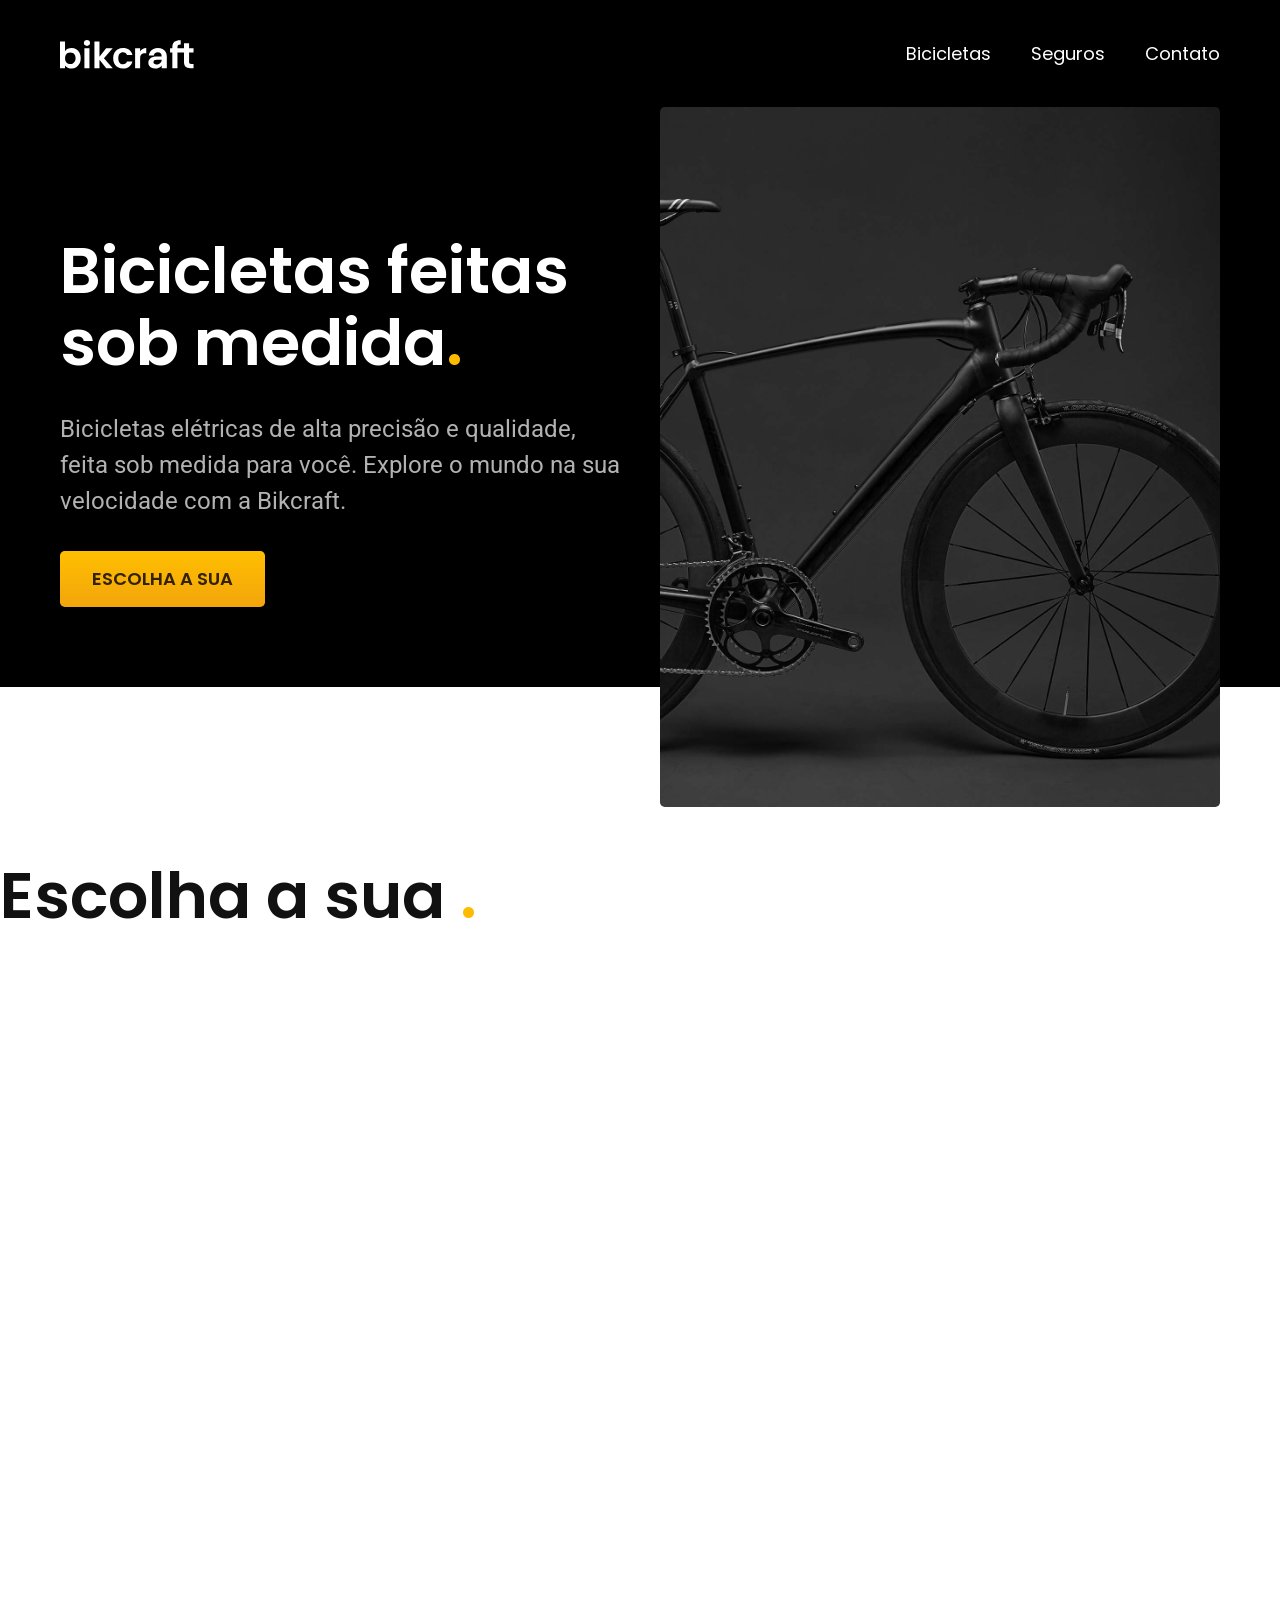
==== index.html @ 1fe5696a "CSS utilitarios cores" ====
<!DOCTYPE html>
<html lang="pt-br">
<head>
  <meta charset="UTF-8">
  <meta name="viewport" content="width=device-width, initial-scale=1.0">

  <title>Bikcraft - Bicicletas Elétricas</title>
  <meta name="description" content="Bicicletas elétricas de alta precisão e qualidade,  feitas sob medida para o cliente. Explore o mundo na sua velocidade com a Bikcraft.">

  <link rel="stylesheet" href="./css/style.css">

  <link rel="preconnect" href="https://fonts.googleapis.com">
  <link rel="preconnect" href="https://fonts.gstatic.com" crossorigin>
  <link href="https://fonts.googleapis.com/css2?family=Poppins:wght@400;600&family=Roboto:wght@400;500&display=swap" rel="stylesheet">
</head>

<body>
    
<header class="header-bg"><!-- quando tenho um bg é pq tem um background de ponta a ponta -->
    <div class="header"> <!-- <div> vai segurar o container, se te, ui,  container sempre vai precisar de uma div para colocar o um background de ponta a ponta;-->
        <!-- "./" leva p/ a home da página -->
        <a href="./">
            <img src="./img/bikcraft.svg" alt=" Bikcraft">
        </a>

        <nav aria-label="principal">
            <ul class="header-menu cor-0">
                <li><a href="./bicicletas.html">Bicicletas</a></li>
                <li><a href="./seguros.html">Seguros</a></li>
                <li><a href="./contato.html">Contato</a></li>
            </ul>
        </nav>
    </div>
</header>

   
<main class="introducao-bg"> <!-- Aqui tenho um background de ponta a ponta -->
    <div class="introducao">
      <div class="introducao-conteudo">
        <h1 class="texto-grande cor-0">Bicicletas feitas sob medida<span class="cor-p1">.</span></h1>
        <p class="texto-medio cor-5">Bicicletas elétricas de alta precisão e qualidade, feita sob medida para você. Explore o mundo na sua velocidade com a Bikcraft.</p>
        <a class="botao" href="./bicicletas.html">Escolha a sua</a>
      </div>
      <div>
        <img src="./img/fotos/introducao.jpg" alt="Bicicletas elétrica preta.">
      </div>
    </div>
</main>

<h2 class="texto-grande">Escolha a sua <span class="cor-p1">.</span></h2>
    
</body>
</html>
---- css/style.css ----
@import "./global/global.css";
@import "./utilidades/tipografia.css";
@import "./utilidades/cores.css";

@import "./global/header.css";

/* Utilidades */
@import "./utilidades/componentes.css";

/* Home */
@import "./home/introducao.css";
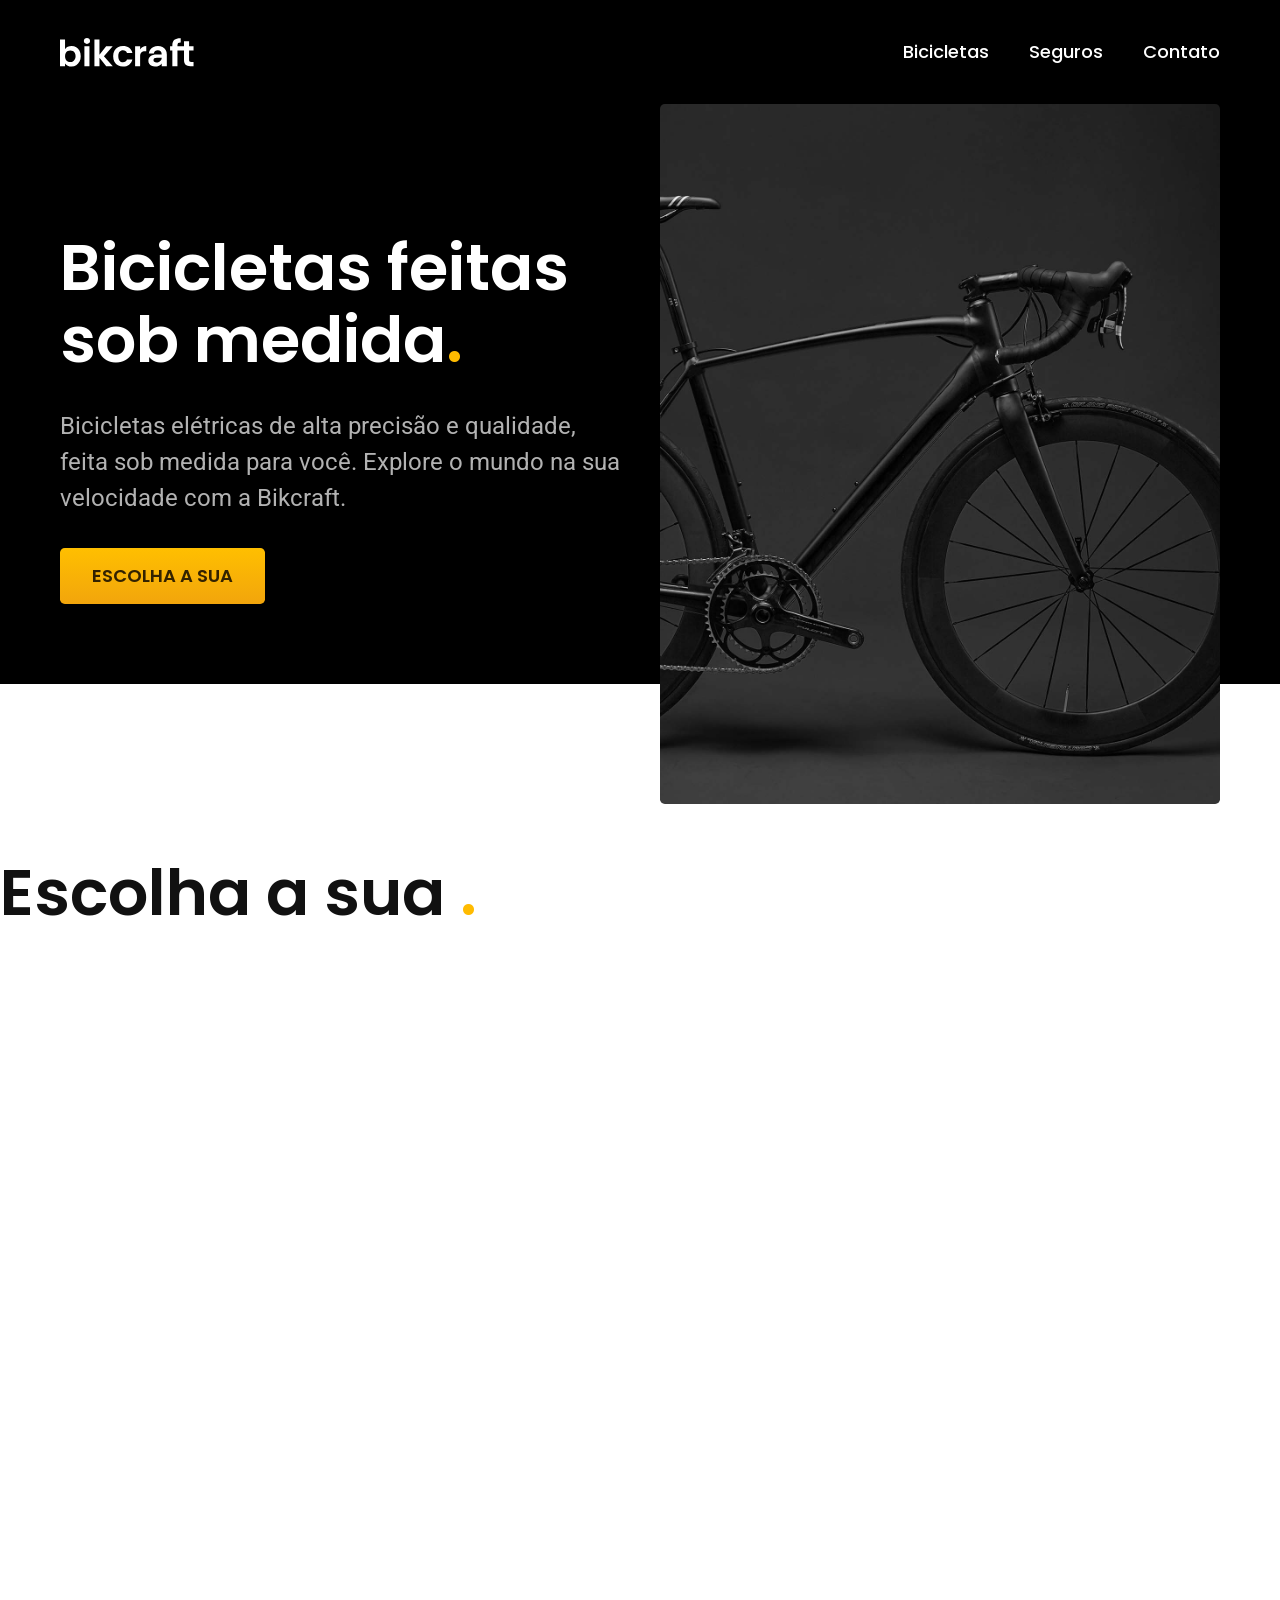
==== commit 77b86e3c: "defifindo tipografia utilitárias relacionado a fonte peso tamanho enfim" ====
--- a/index.html
+++ b/index.html
@@ -24,7 +24,7 @@
         </a>
 
         <nav aria-label="principal">
-            <ul class="header-menu cor-0">
+            <ul class="header-menu font-1-m cor-0">
                 <li><a href="./bicicletas.html">Bicicletas</a></li>
                 <li><a href="./seguros.html">Seguros</a></li>
                 <li><a href="./contato.html">Contato</a></li>
@@ -37,8 +37,8 @@
 <main class="introducao-bg"> <!-- Aqui tenho um background de ponta a ponta -->
     <div class="introducao">
       <div class="introducao-conteudo">
-        <h1 class="texto-grande cor-0">Bicicletas feitas sob medida<span class="cor-p1">.</span></h1>
-        <p class="texto-medio cor-5">Bicicletas elétricas de alta precisão e qualidade, feita sob medida para você. Explore o mundo na sua velocidade com a Bikcraft.</p>
+        <h1 class="font-1-xxl cor-0">Bicicletas feitas sob medida<span class="cor-p1">.</span></h1>
+        <p class="font-2-l cor-5">Bicicletas elétricas de alta precisão e qualidade, feita sob medida para você. Explore o mundo na sua velocidade com a Bikcraft.</p>
         <a class="botao" href="./bicicletas.html">Escolha a sua</a>
       </div>
       <div>
@@ -47,7 +47,7 @@
     </div>
 </main>
 
-<h2 class="texto-grande">Escolha a sua <span class="cor-p1">.</span></h2>
+<h2 class="font-1-xxl">Escolha a sua <span class="cor-p1">.</span></h2>
     
 </body>
 </html>
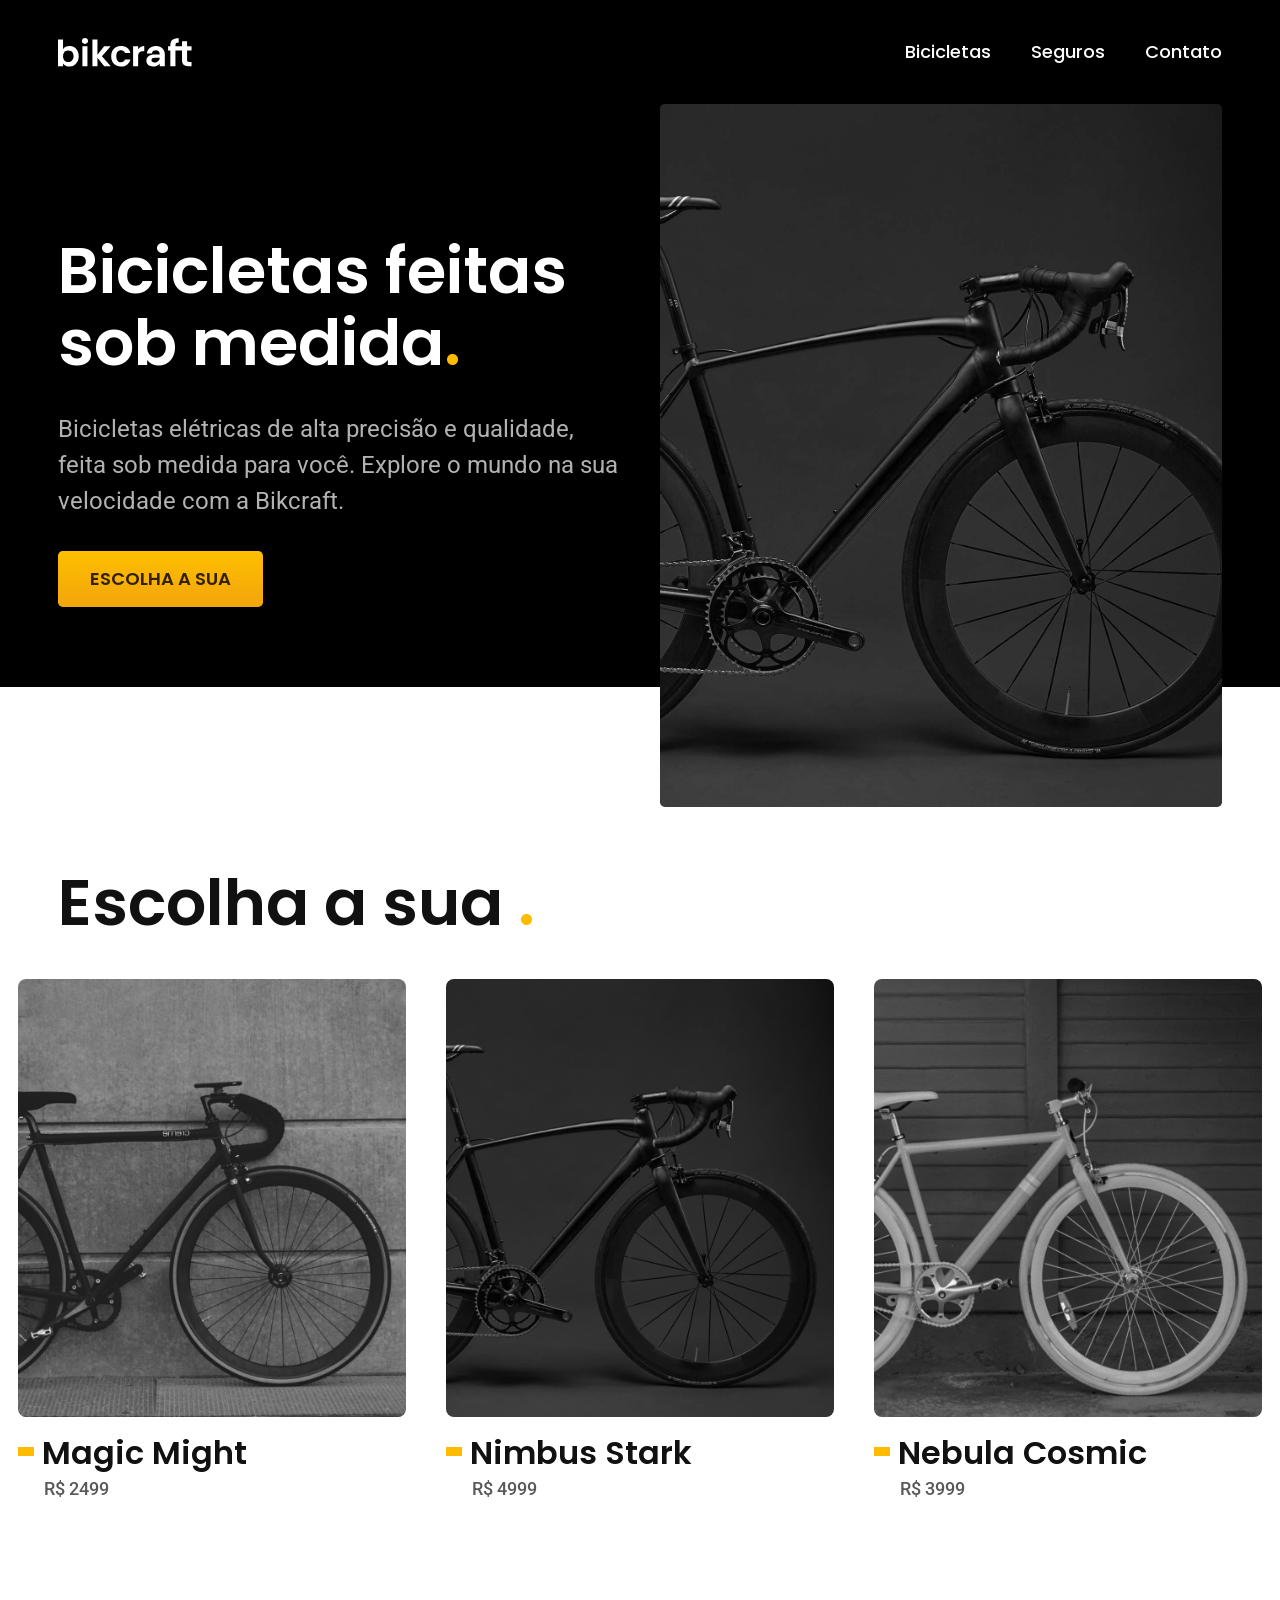
==== commit 2581ee06: "listas de bicicletasd e definindo uma classe de container geral" ====
--- a/index.html
+++ b/index.html
@@ -17,7 +17,7 @@
 <body>
     
 <header class="header-bg"><!-- quando tenho um bg é pq tem um background de ponta a ponta -->
-    <div class="header"> <!-- <div> vai segurar o container, se te, ui,  container sempre vai precisar de uma div para colocar o um background de ponta a ponta;-->
+    <div class="header container"> <!-- <div> vai segurar o container, se te, ui,  container sempre vai precisar de uma div para colocar o um background de ponta a ponta;-->
         <!-- "./" leva p/ a home da página -->
         <a href="./">
             <img src="./img/bikcraft.svg" alt=" Bikcraft">
@@ -35,7 +35,7 @@
 
    
 <main class="introducao-bg"> <!-- Aqui tenho um background de ponta a ponta -->
-    <div class="introducao">
+    <div class="introducao container ">
       <div class="introducao-conteudo">
         <h1 class="font-1-xxl cor-0">Bicicletas feitas sob medida<span class="cor-p1">.</span></h1>
         <p class="font-2-l cor-5">Bicicletas elétricas de alta precisão e qualidade, feita sob medida para você. Explore o mundo na sua velocidade com a Bikcraft.</p>
@@ -47,7 +47,36 @@
     </div>
 </main>
 
-<h2 class="font-1-xxl">Escolha a sua <span class="cor-p1">.</span></h2>
-    
+<article class="bicicletas-lista">
+  <h2 class="container font-1-xxl">Escolha a sua <span class="cor-p1">.</span></h2>
+
+  <ul>
+    <li>
+      <a href="./bicicletas.magic.html">
+        <img src="./img/bicicletas/magic-home.jpg" alt="Bicicleta elétrica">
+        <h3 class="font-1-xl">Magic Might</h3>
+        <span class="font-2-m cor-8">R$ 2499</span>
+      </a>
+    </li>
+
+     <li>
+      <a href="./bicicletas.nimbus.html">
+        <img src="./img/bicicletas/nimbus-home.jpg" alt="Bicicleta elétrica">
+        <h3 class="font-1-xl">Nimbus Stark</h3>
+        <span class="font-2-m cor-8">R$ 4999</span>
+      </a>
+    </li>
+
+     <li>
+      <a href="./bicicletas.nebula.html">
+        <img src="./img/bicicletas/nebula-home.jpg" alt="Bicicleta elétrica">
+        <h3 class="font-1-xl">Nebula Cosmic</h3>
+        <span class="font-2-m cor-8">R$ 3999</span>
+      </a>
+    </li>
+
+  </ul>
+</article>
+
 </body>
 </html>
--- a/css/style.css
+++ b/css/style.css
@@ -10,3 +10,5 @@
 /* Home */
 @import "./home/introducao.css";
 
+/* Bicicletas */
+@import "./bicicletas/bicicletas-listas.css";
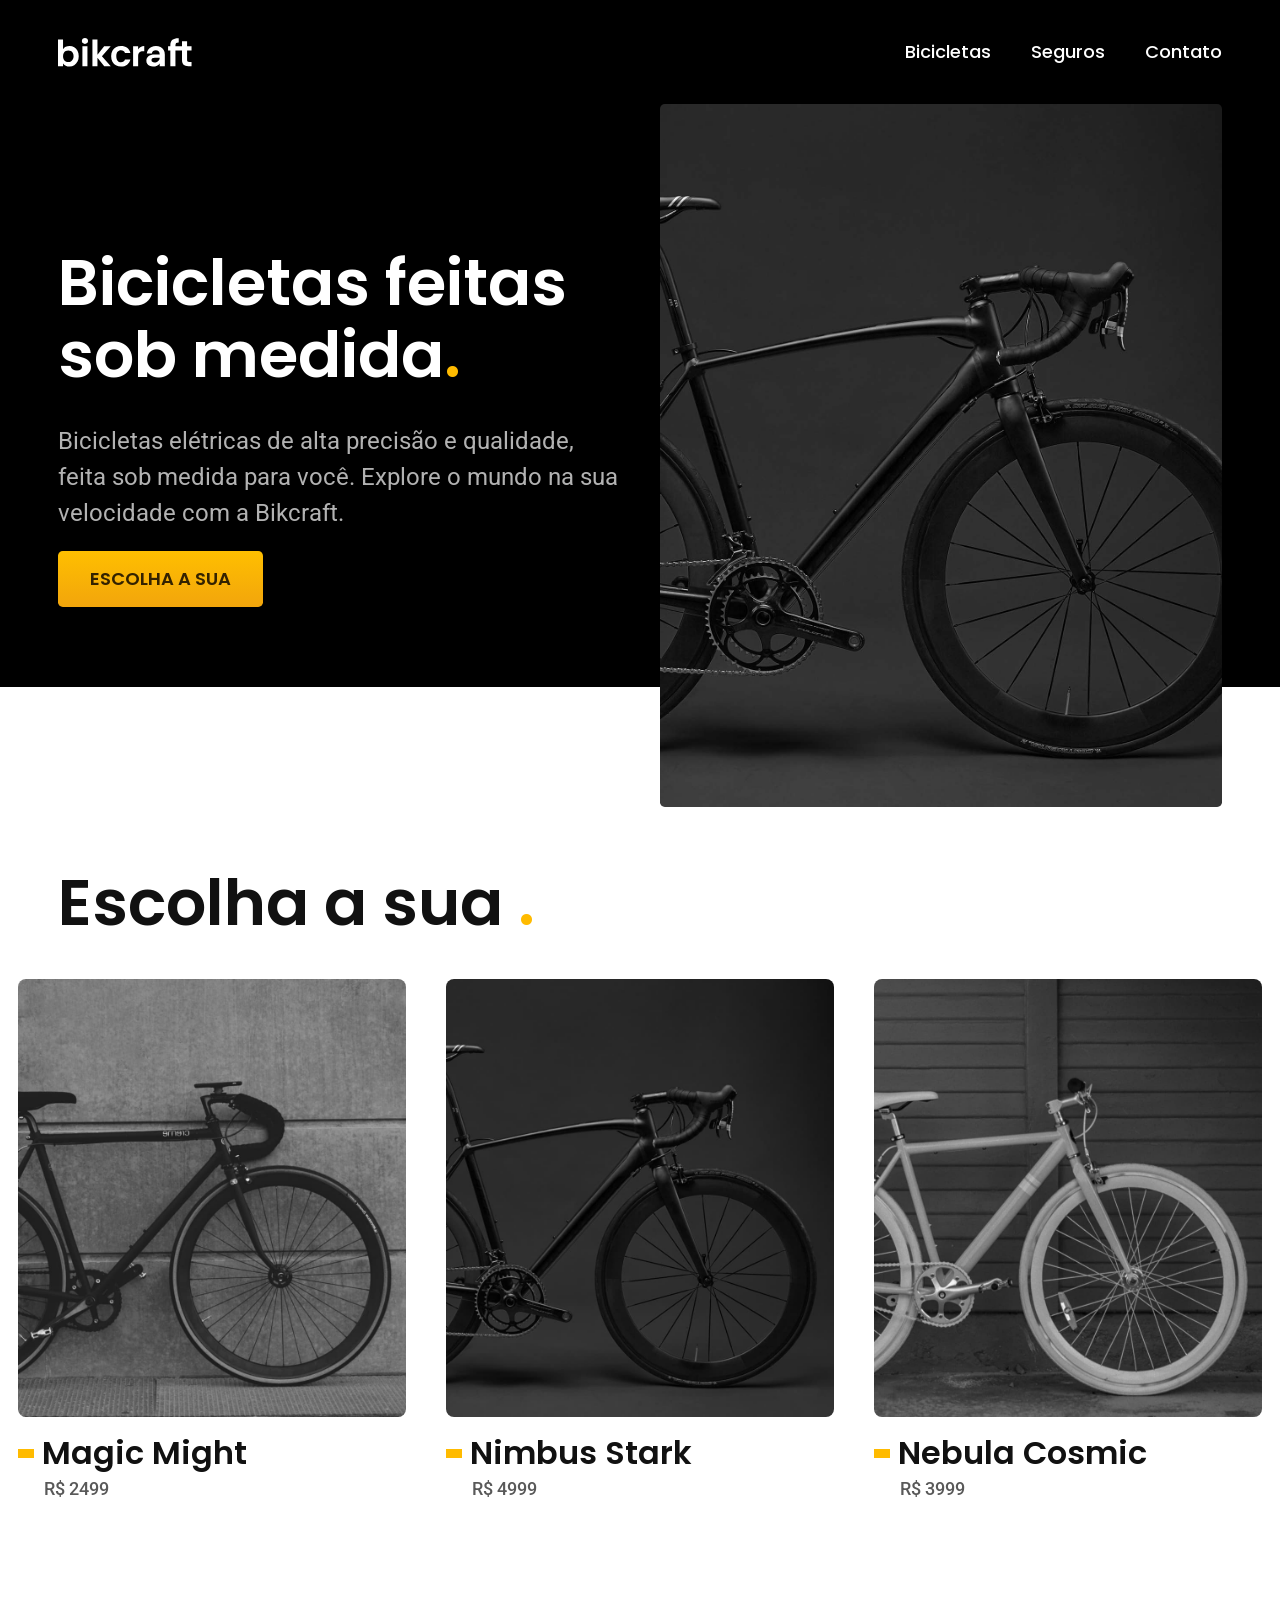
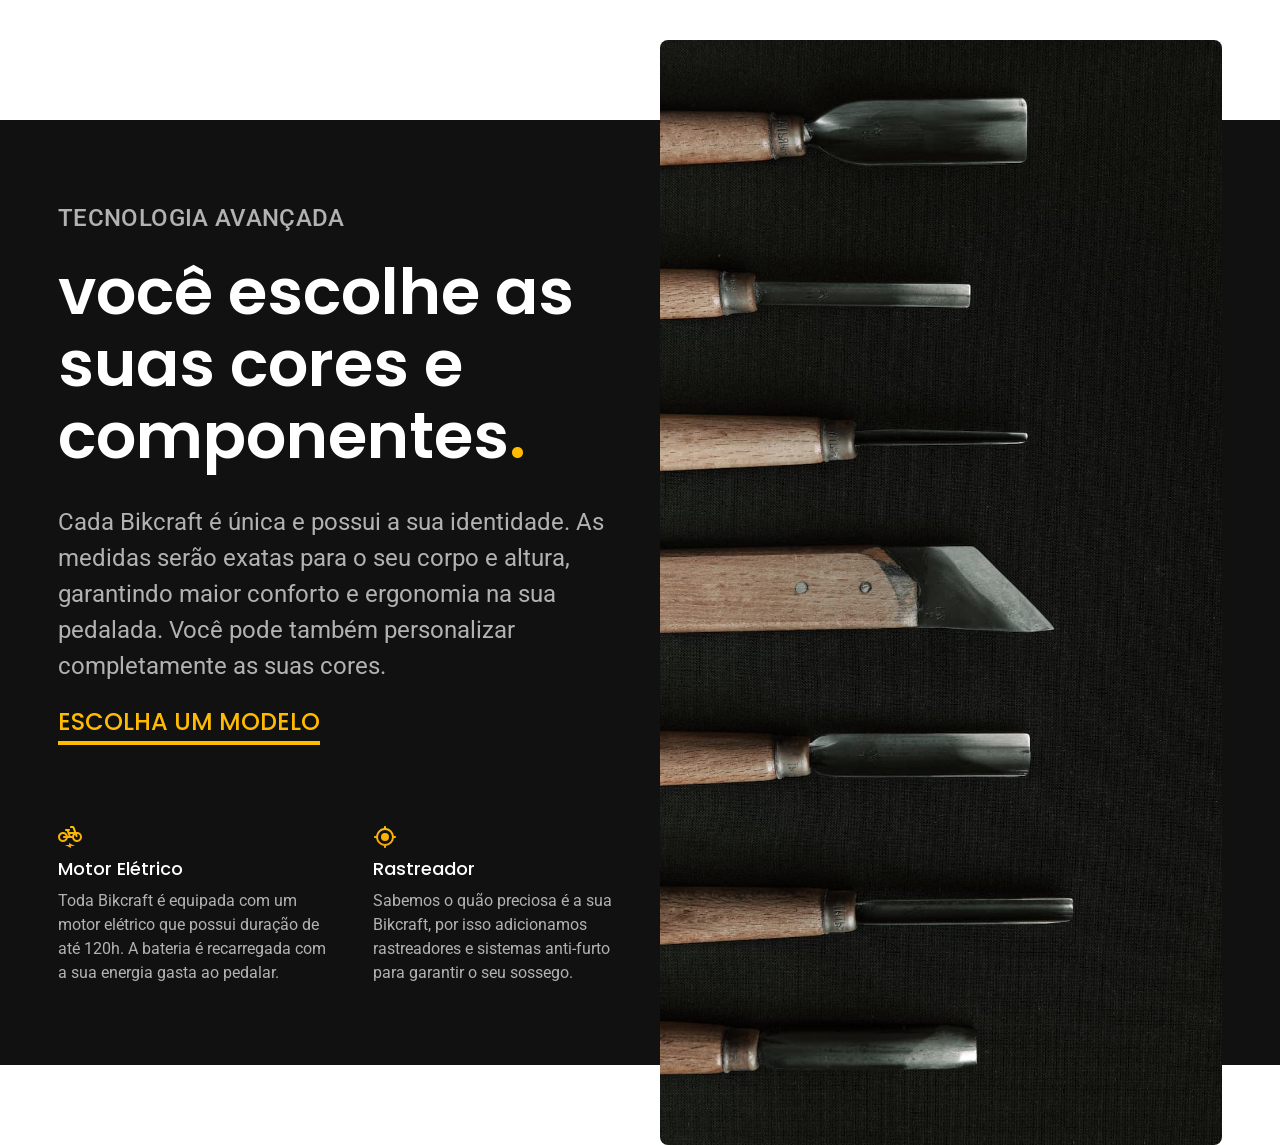
==== commit 3dd76e1b: "Add html de tecnologia e do css tbm" ====
--- a/index.html
+++ b/index.html
@@ -78,5 +78,30 @@
   </ul>
 </article>
 
+<article class="tecnologia-bg">
+    <div class="tecnologia container">
+      <div class="tecnologia-conteudo">
+        <span class="font-2-l-b cor-5">Tecnologia Avançada</span>
+        <h2 class="font-1-xxl cor-0">você escolhe as suas cores e componentes<span class="cor-p1">.</span></h2>
+        <p class="font-2-l cor-5">Cada Bikcraft é única e possui a sua identidade. As medidas serão exatas para o seu corpo e altura, garantindo maior conforto e ergonomia na sua pedalada. Você pode também personalizar completamente as suas cores.</p>
+        <a class="link" href="./bicicletas.html">Escolha um modelo</a>
+        <div class="tecnologia-vantagens">          
+          <div>
+            <img src="./img/icones/eletrica.svg" alt="">
+            <h3 class="font-1-m cor-0">Motor Elétrico</h3>
+            <p class="font-2-s cor-5">Toda Bikcraft é equipada com um motor elétrico que possui duração de até 120h. A bateria é recarregada com a sua energia gasta ao pedalar.</p>
+          </div>
+          <div>
+            <img src="./img/icones/rastreador.svg" alt="">
+            <h3 class="font-1-m cor-0">Rastreador</h3>
+            <p class="font-2-s cor-5">Sabemos o quão preciosa é a sua Bikcraft, por isso adicionamos rastreadores e sistemas anti-furto para garantir o seu sossego.</p>
+          </div>            
+        </div>
+      </div>
+      <div class="tecnologia-imagem">
+        <img src="./img/fotos/tecnologia.jpg" alt="">
+      </div>
+    </div>
+  </article>
 </body>
 </html>
--- a/css/style.css
+++ b/css/style.css
@@ -9,6 +9,7 @@
 
 /* Home */
 @import "./home/introducao.css";
+@import "./home/tecnologia.css";
 
 /* Bicicletas */
 @import "./bicicletas/bicicletas-listas.css";
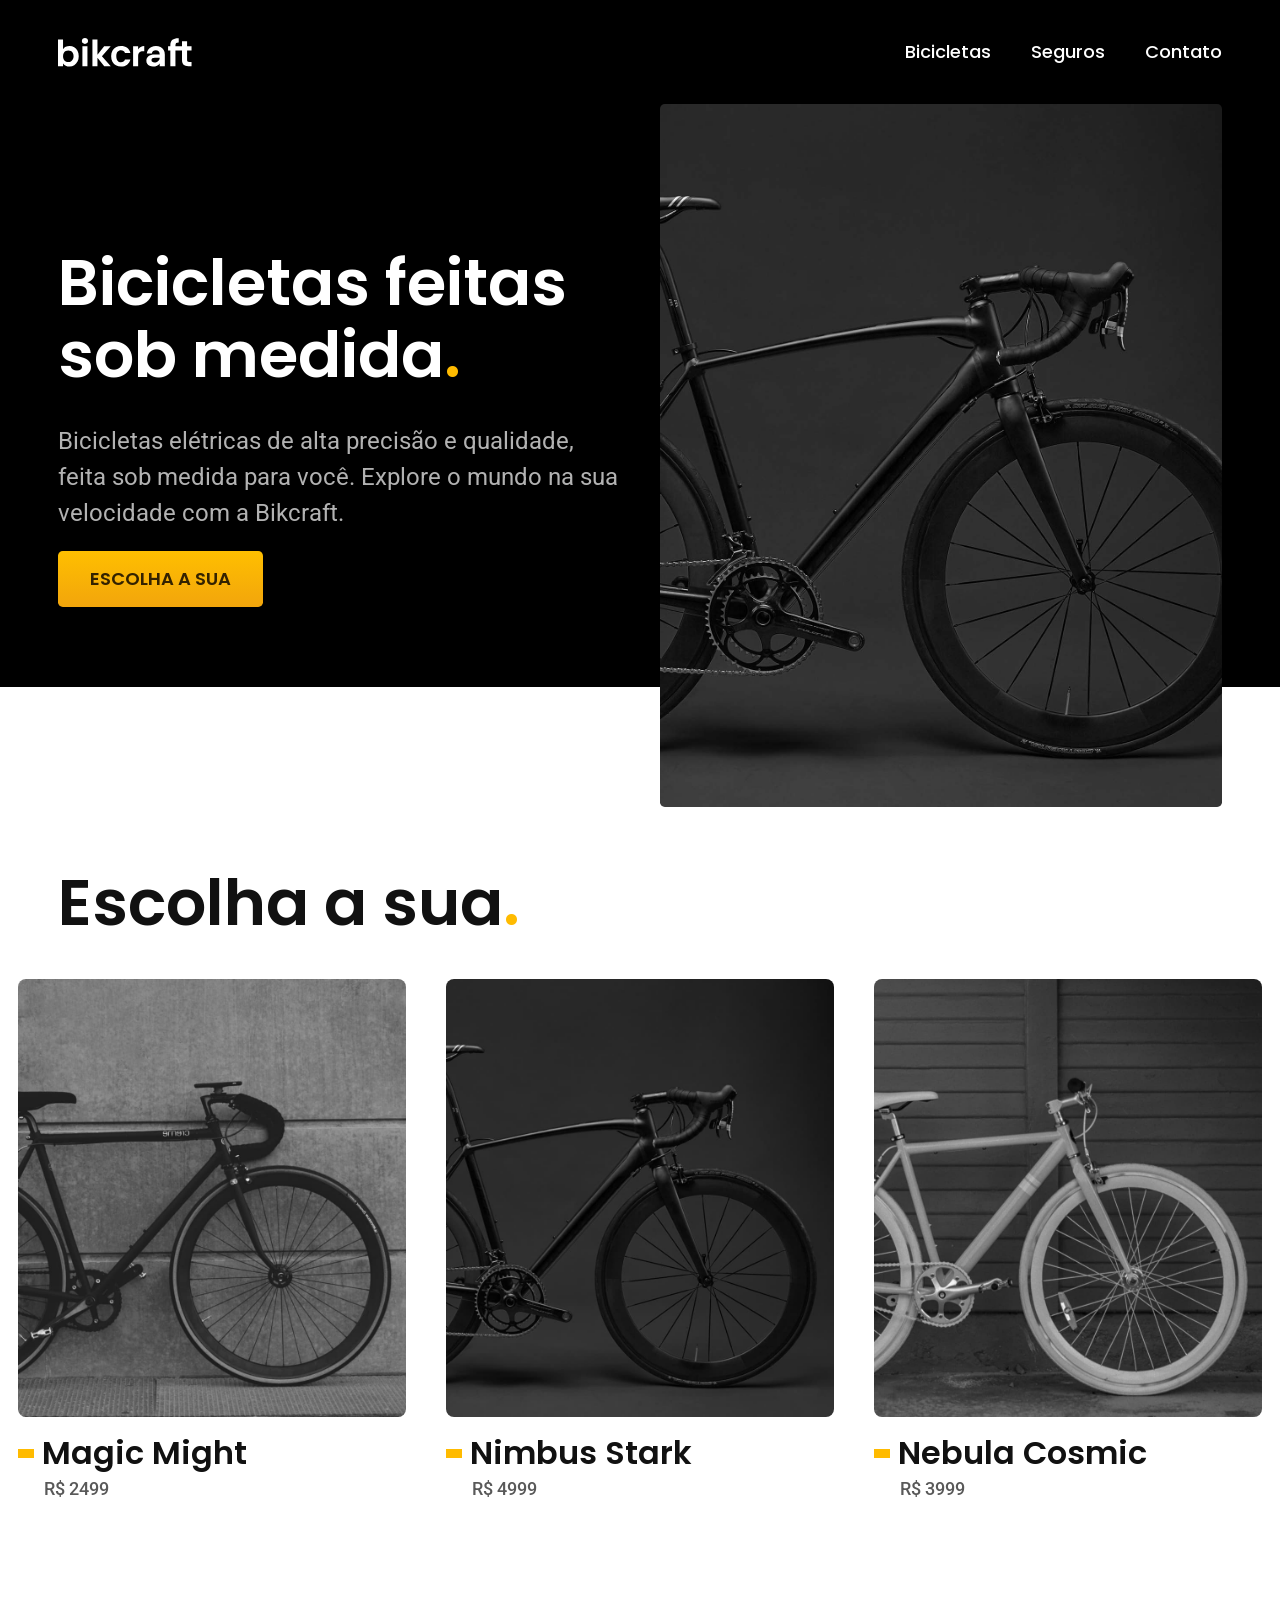
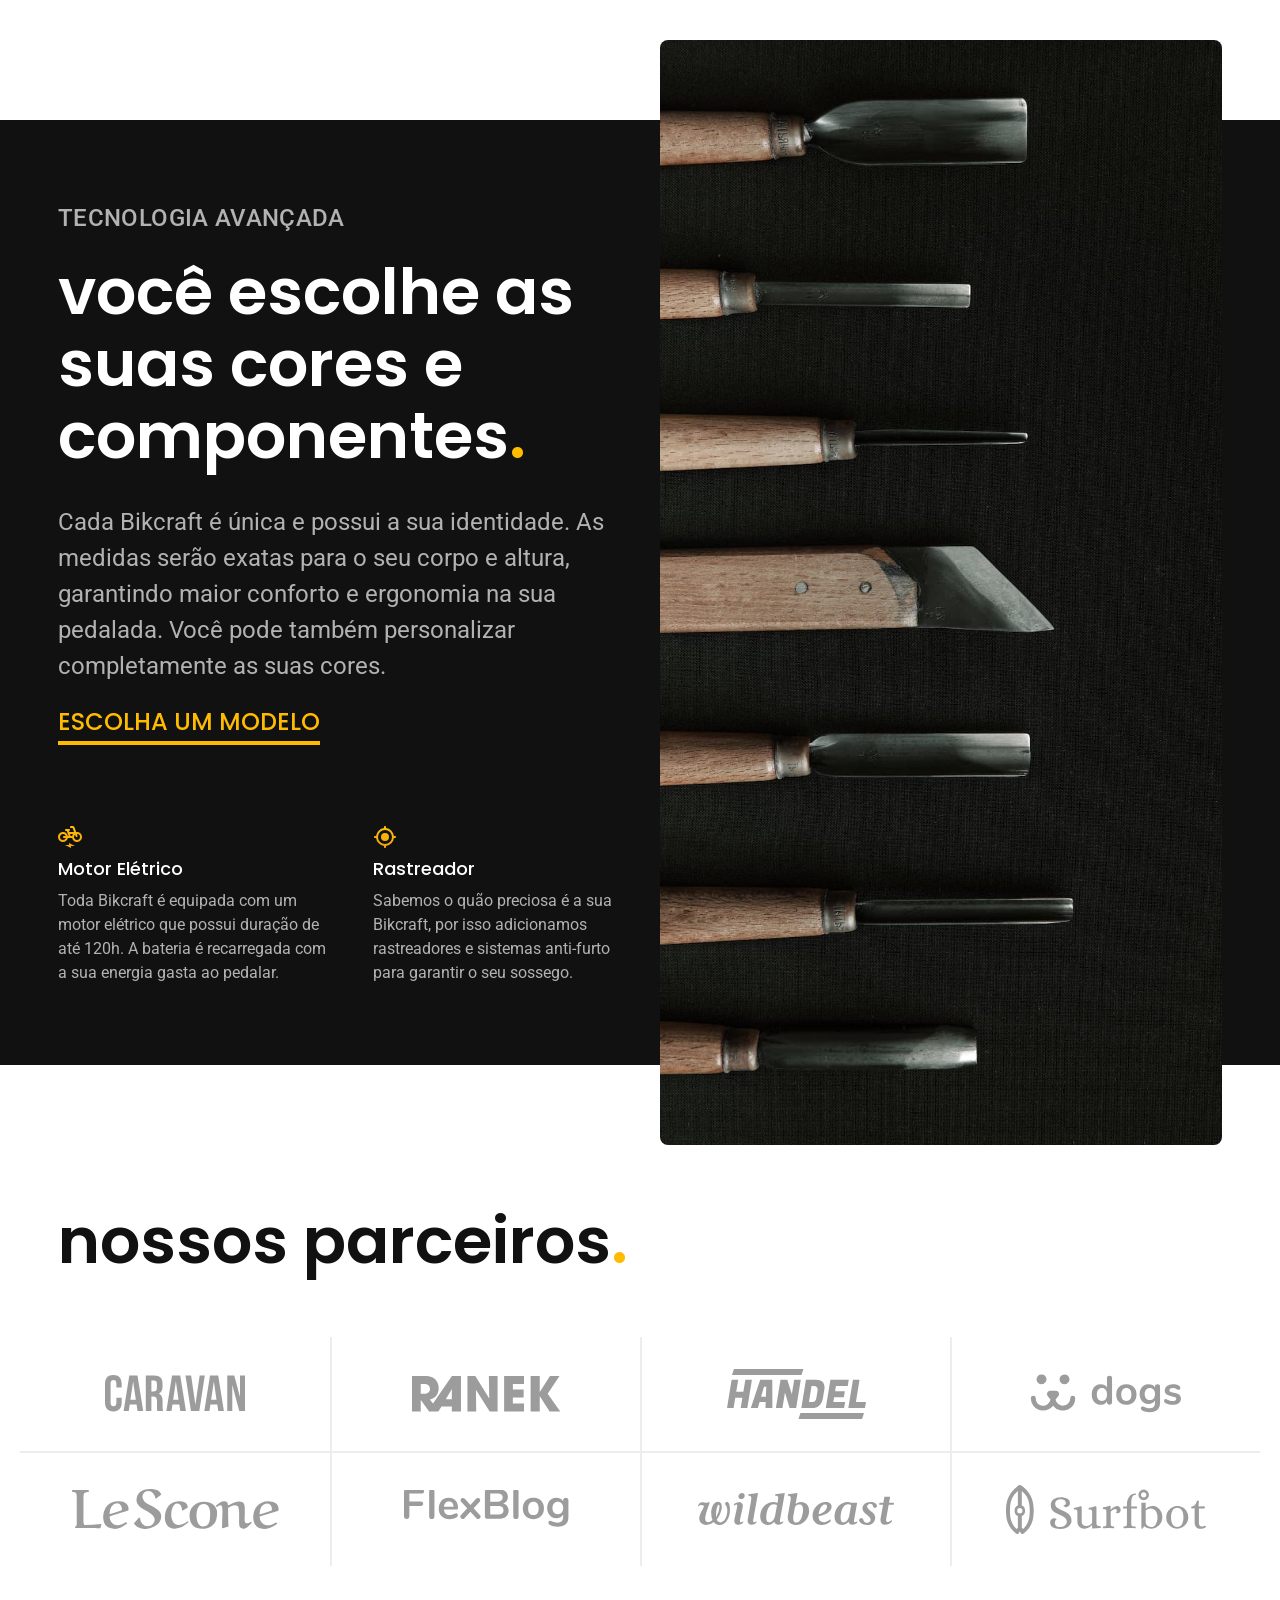
==== commit 6db3016f: "Add área de depoimento" ====
--- a/index.html
+++ b/index.html
@@ -48,7 +48,7 @@
 </main>
 
 <article class="bicicletas-lista">
-  <h2 class="container font-1-xxl">Escolha a sua <span class="cor-p1">.</span></h2>
+  <h2 class="container font-1-xxl">Escolha a sua<span class="cor-p1">.</span></h2>
 
   <ul>
     <li>
@@ -103,5 +103,24 @@
       </div>
     </div>
   </article>
+
+
+  <!-- Se estou criando uma section tenho que colocar a  aria-label, se ñ ele ñ cria um ponto de referência-->
+  <section class="parceiros" aria-label="Nossos Parceiros">
+    <h2 class="container font-1-xxl">nossos parceiros<span class="cor-p1">.</span></h2>
+
+    <!-- Sempore use svg p/ parceiros, empresa de pagamentos enfim, pois tem melhor qualidade -->
+    <ul>
+      <li><img src="./img/parceiros/caravan.svg" alt="caravan"></li>
+      <li><img src="./img/parceiros/ranek.svg" alt="ranek"></li>
+      <li><img src="./img/parceiros/handel.svg" alt="handel"></li>
+      <li><img src="./img/parceiros/dogs.svg" alt="dogs"></li>
+      <li><img src="./img/parceiros/lescone.svg" alt="lescone"></li>
+      <li><img src="./img/parceiros/flexblog.svg" alt="flexblog"></li>
+      <li><img src="./img/parceiros/wildbeast.svg" alt="wildbeast"></li>
+      <li><img src="./img/parceiros/surfbot.svg" alt="surfbot"></li>
+    </ul>
+  </section>
+  
 </body>
 </html>
--- a/css/style.css
+++ b/css/style.css
@@ -1,15 +1,16 @@
 @import "./global/global.css";
-@import "./utilidades/tipografia.css";
-@import "./utilidades/cores.css";
-
 @import "./global/header.css";
 
 /* Utilidades */
 @import "./utilidades/componentes.css";
+@import "./utilidades/tipografia.css";
+@import "./utilidades/cores.css";
 
 /* Home */
 @import "./home/introducao.css";
 @import "./home/tecnologia.css";
+@import "./home/parceiros.css";
 
 /* Bicicletas */
-@import "./bicicletas/bicicletas-listas.css";+@import "./bicicletas/bicicletas-listas.css";
+
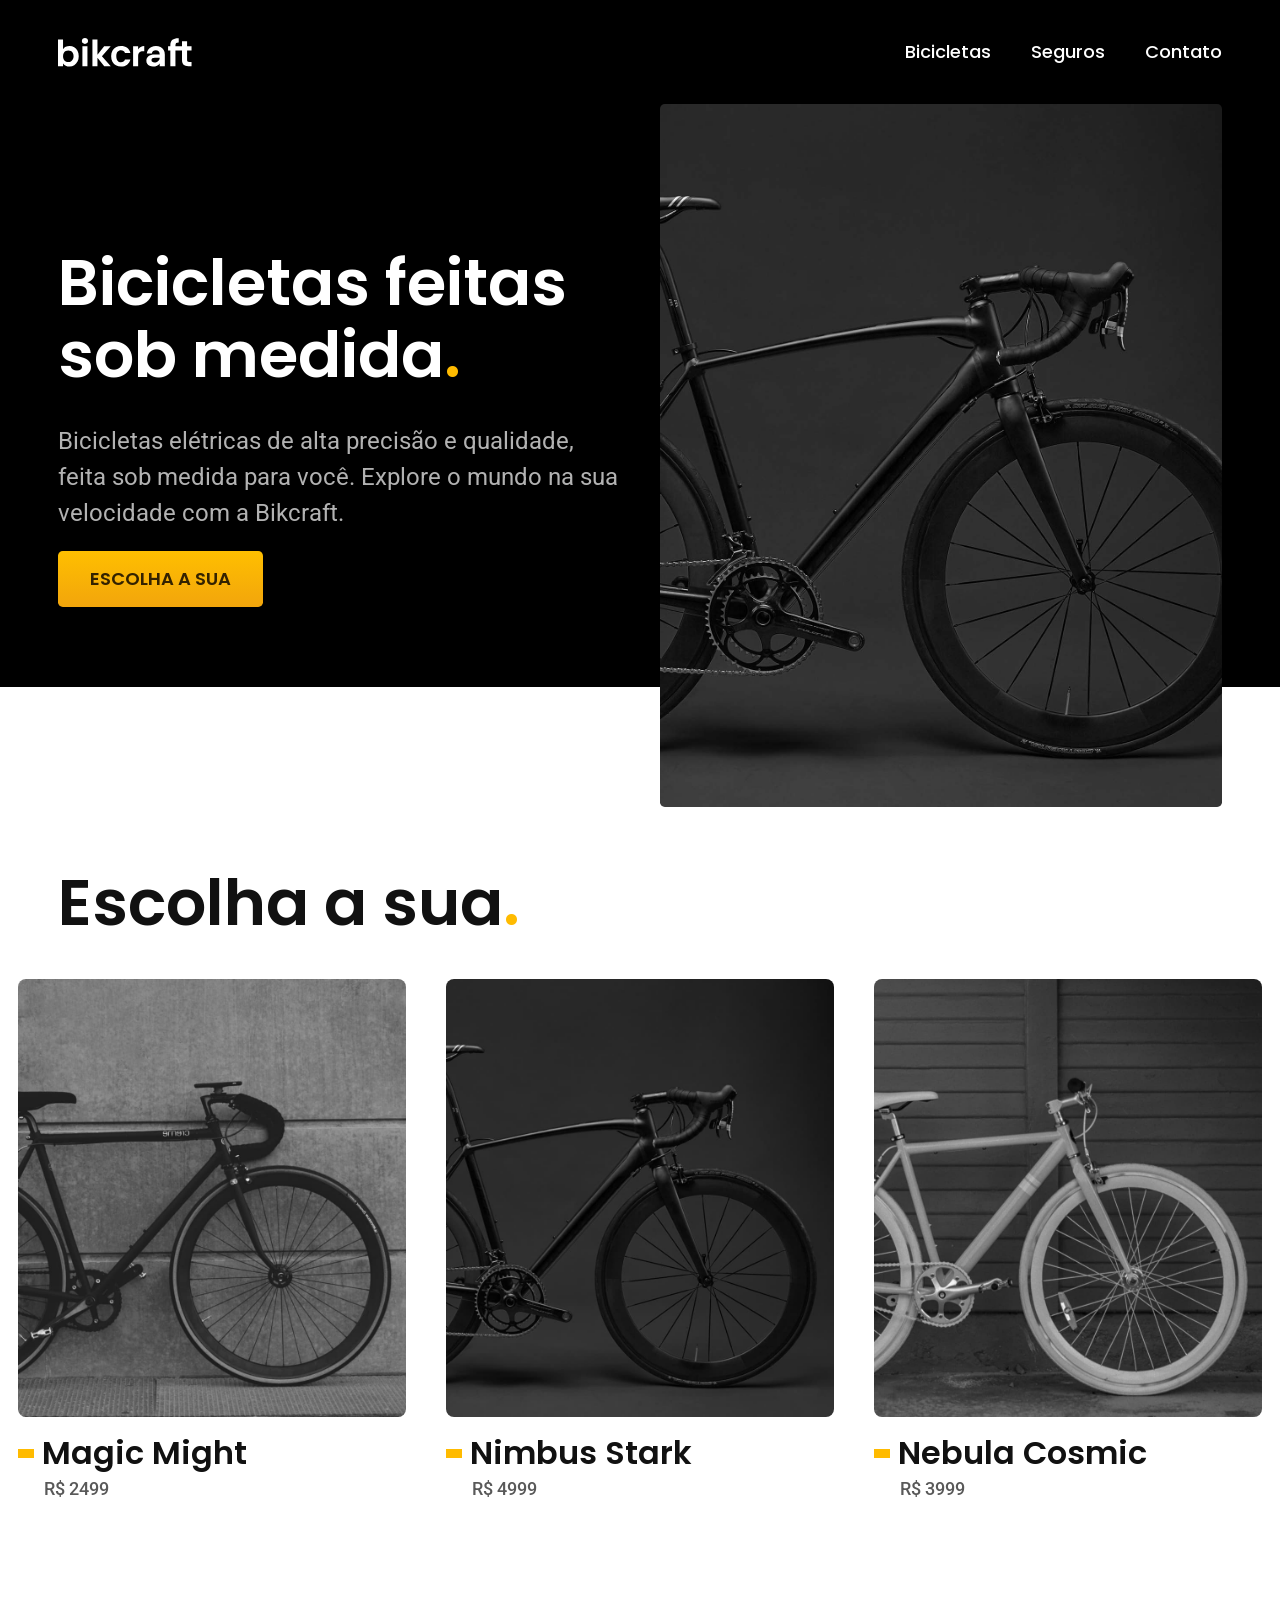
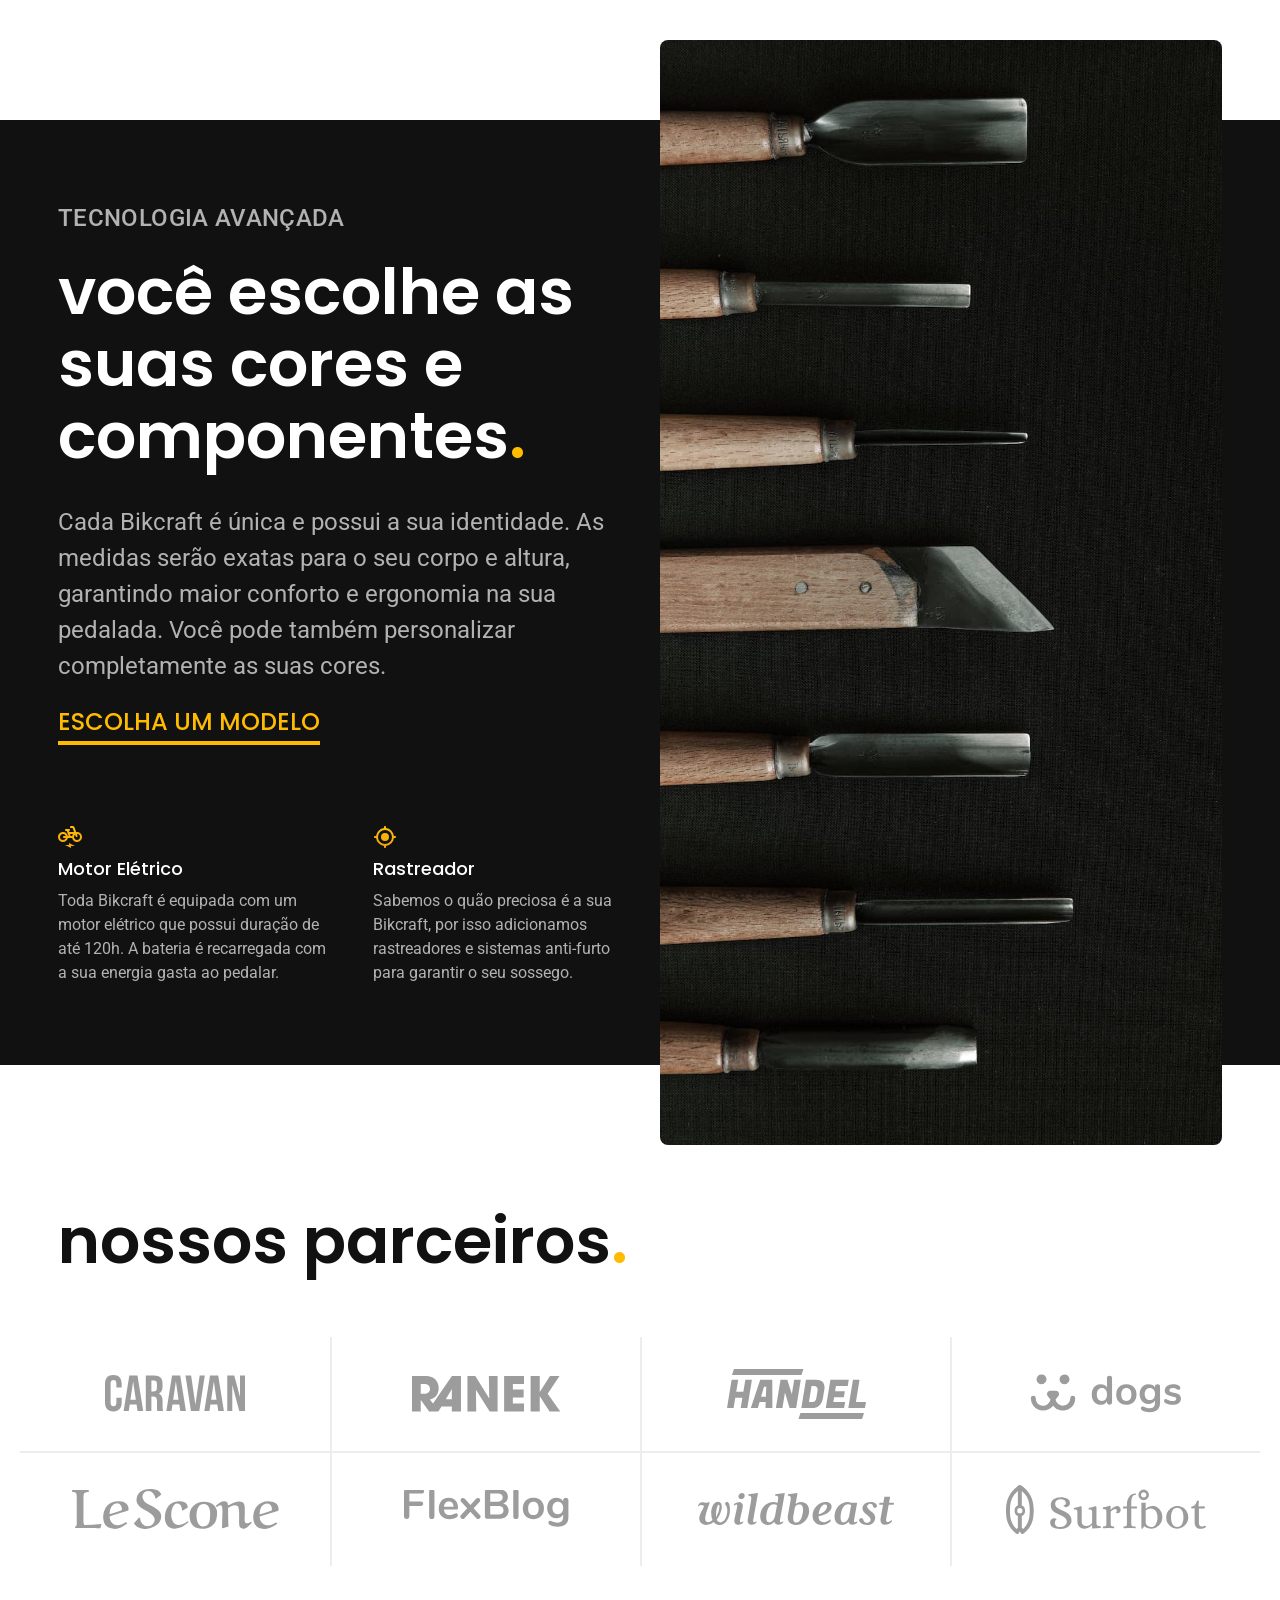
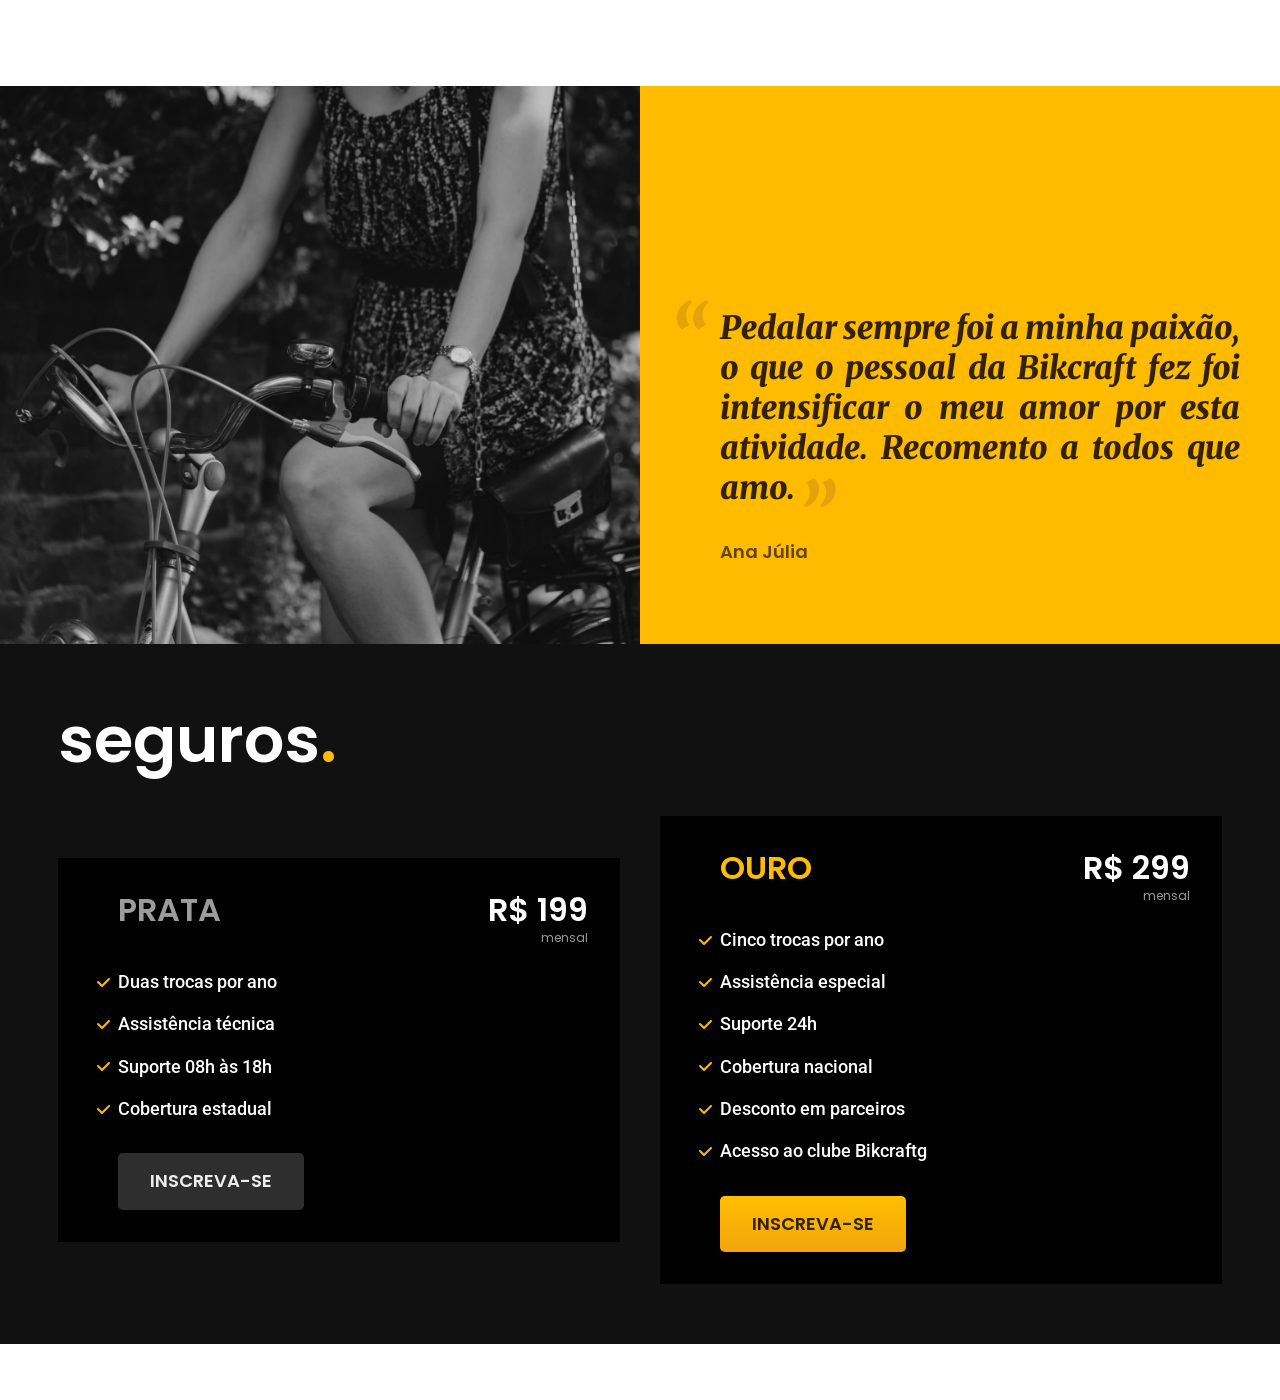
==== commit f3854f23: "Add área de seguros" ====
--- a/index.html
+++ b/index.html
@@ -11,7 +11,8 @@
 
   <link rel="preconnect" href="https://fonts.googleapis.com">
   <link rel="preconnect" href="https://fonts.gstatic.com" crossorigin>
-  <link href="https://fonts.googleapis.com/css2?family=Poppins:wght@400;600&family=Roboto:wght@400;500&display=swap" rel="stylesheet">
+  <link href="https://fonts.googleapis.com/css2?family=Merriweather:ital,wght@1,900&family=Poppins:wght@400;600&family=Roboto:wght@400;500&display=swap" rel="stylesheet">
+
 </head>
 
 <body>
@@ -122,5 +123,49 @@
     </ul>
   </section>
   
+  <section class="depoimento" aria-label="Depoimento">
+    <div>
+      <img src="./img/fotos/depoimento.jpg" alt="Pessoa pedalando um bicicletya bikcraft">
+    </div>
+
+    <div class="depoimento-conteudo">
+      <!-- blockquote = é uma citação em bloco feito por alguém -->
+      <blockquote class="font-1-xl cor-p5">
+        <p>Pedalar sempre foi a minha paixão, o que o pessoal da Bikcraft fez foi intensificar o meu amor por esta atividade. Recomento a todos que amo.</p>
+      </blockquote>
+      <span class="font-1-m-b cor-p4">Ana Júlia</span>
+    </div>
+  </section>
+
+  <article class="seguros-bg">
+    <div class="seguros container"> 
+       <h2 class="font-1-xxl cor-0">seguros<span class="cor-p1">.</span></h2>
+      <div class="seguros-item">
+        <h3 class="font-1-xl cor-6">PRATA</h3>
+        <span class="font-1-xl cor-0">R$ 199 <span class="font-1-xs cor-6">mensal</span></span>
+        <ul class="font-2-m cor-0">
+          <li>Duas trocas por ano</li>
+          <li>Assistência técnica</li>
+          <li>Suporte 08h às 18h</li>
+          <li>Cobertura estadual</li>
+        </ul>
+        <a class="botao secundario" href="./orcamento.html">inscreva-se</a>
+      </div> 
+
+      <div class="seguros-item">
+        <h3 class="font-1-xl cor-p1">OURO</h3>
+        <span class="font-1-xl cor-0">R$ 299 <span class="font-1-xs cor-6">mensal</span></span>
+        <ul class="font-2-m cor-0">
+          <li>Cinco trocas por ano</li>
+          <li>Assistência especial</li>
+          <li>Suporte 24h</li>
+          <li>Cobertura nacional</li>
+          <li>Desconto em parceiros</li>
+          <li>Acesso ao clube Bikcraftg</li>
+        </ul>
+        <a class="botao" href="./orcamento.html">inscreva-se</a>
+      </div> 
+    </div>
+  </article>
 </body>
 </html>
--- a/css/style.css
+++ b/css/style.css
@@ -10,7 +10,10 @@
 @import "./home/introducao.css";
 @import "./home/tecnologia.css";
 @import "./home/parceiros.css";
+@import "./home/depoimento.css";
 
 /* Bicicletas */
 @import "./bicicletas/bicicletas-listas.css";
 
+/* Seguros */
+@import "./seguros/seguros.css";
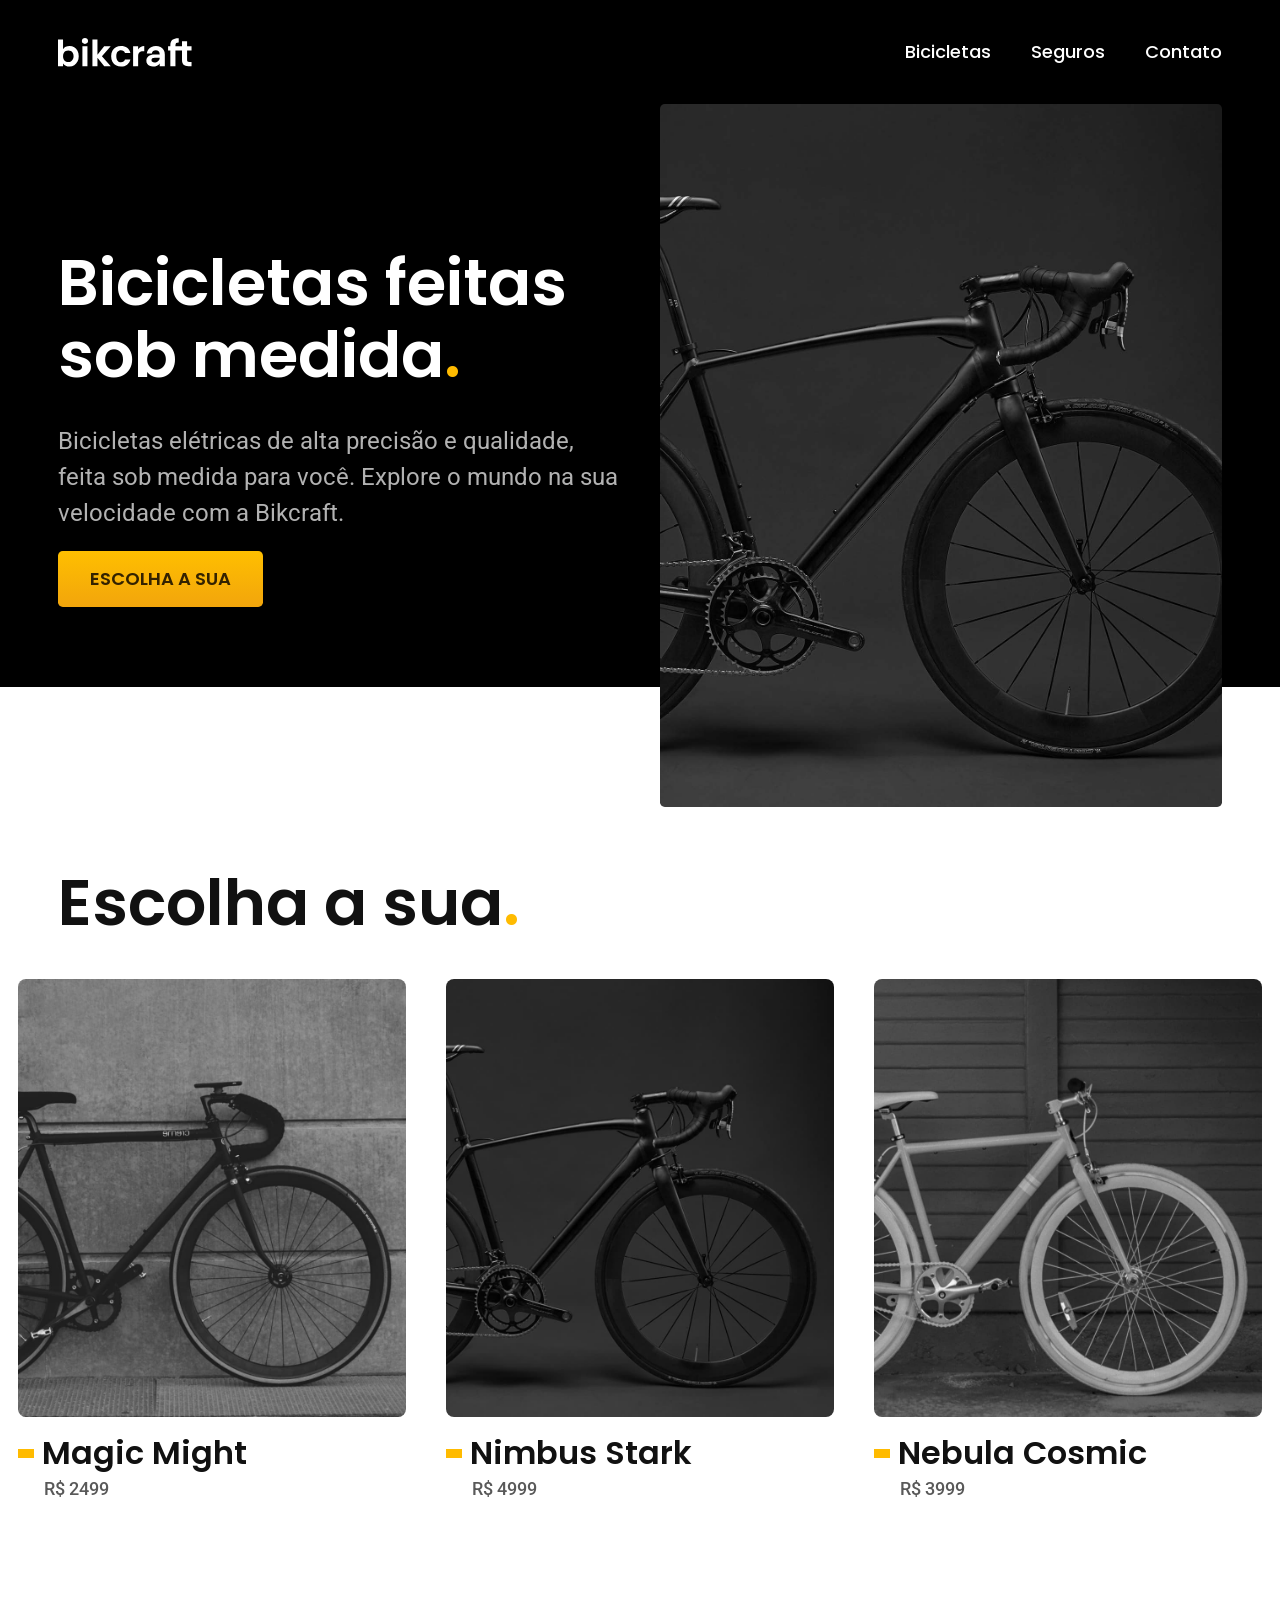
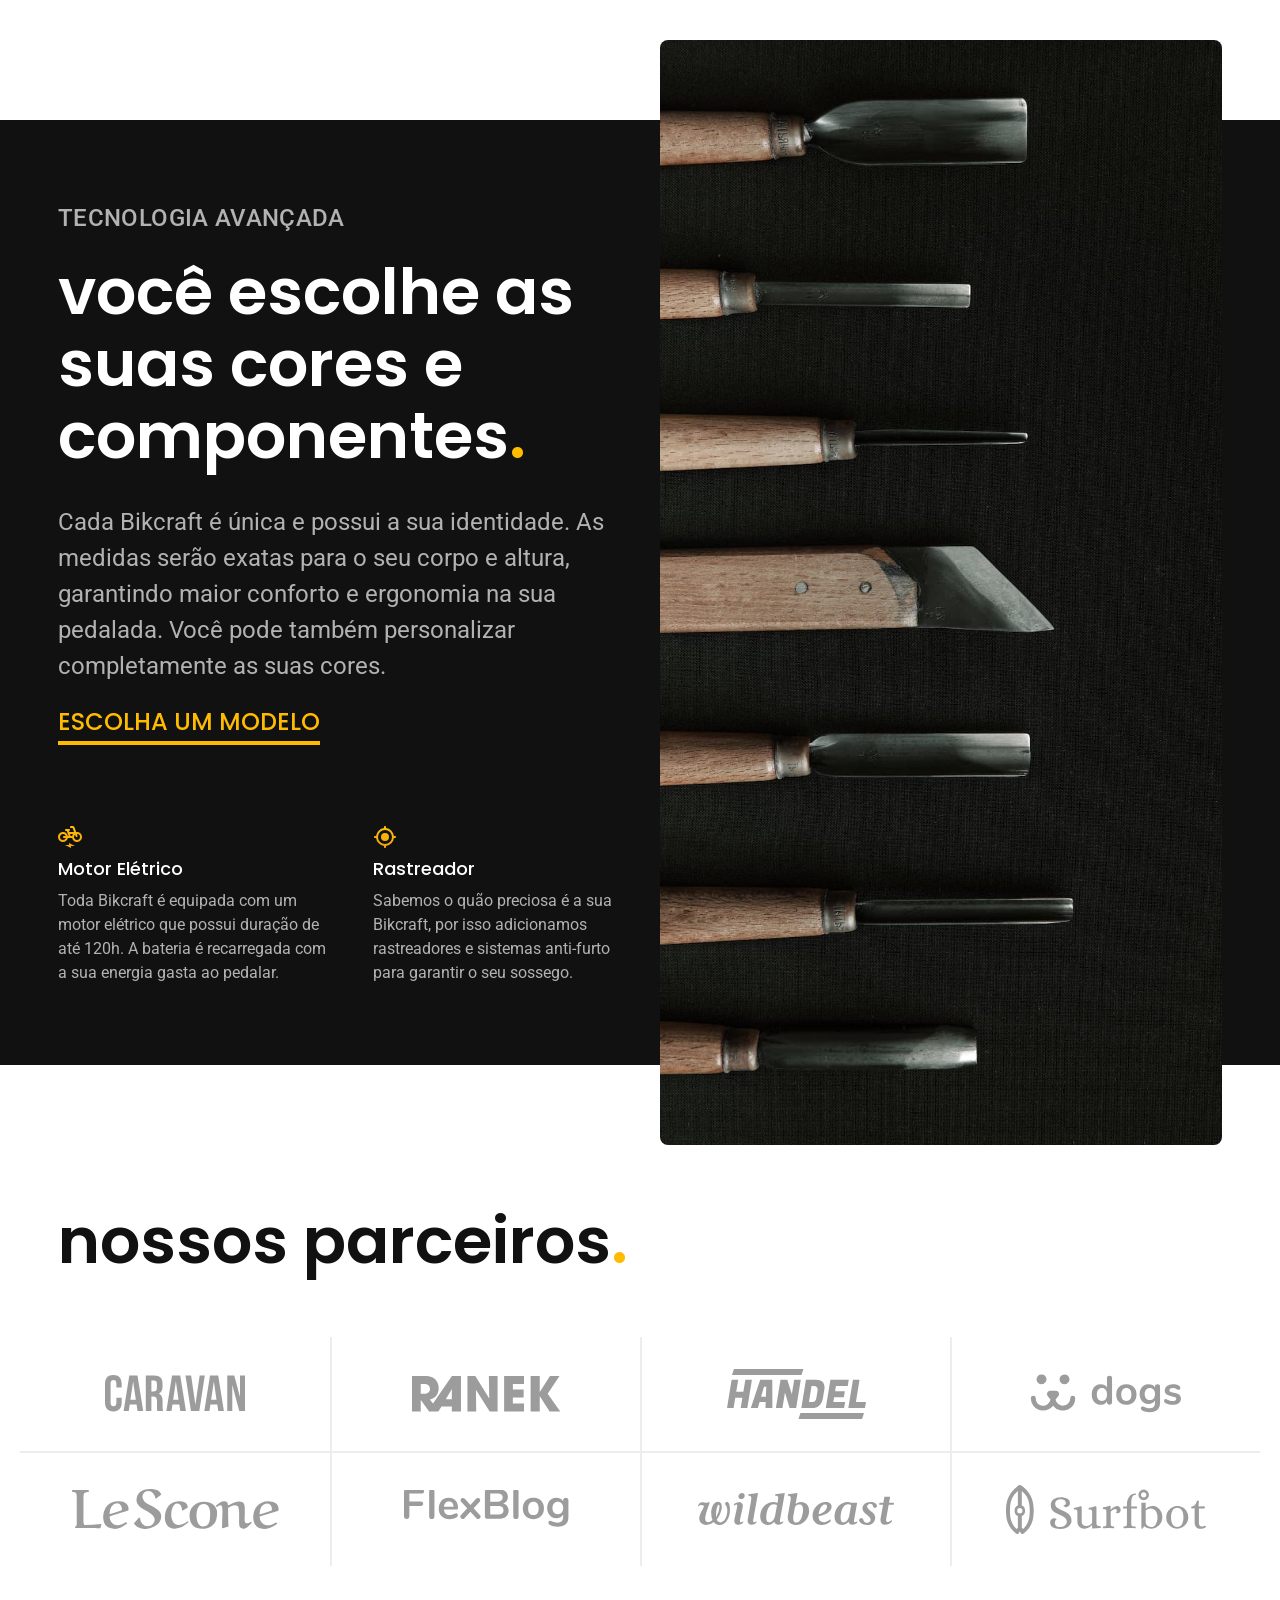
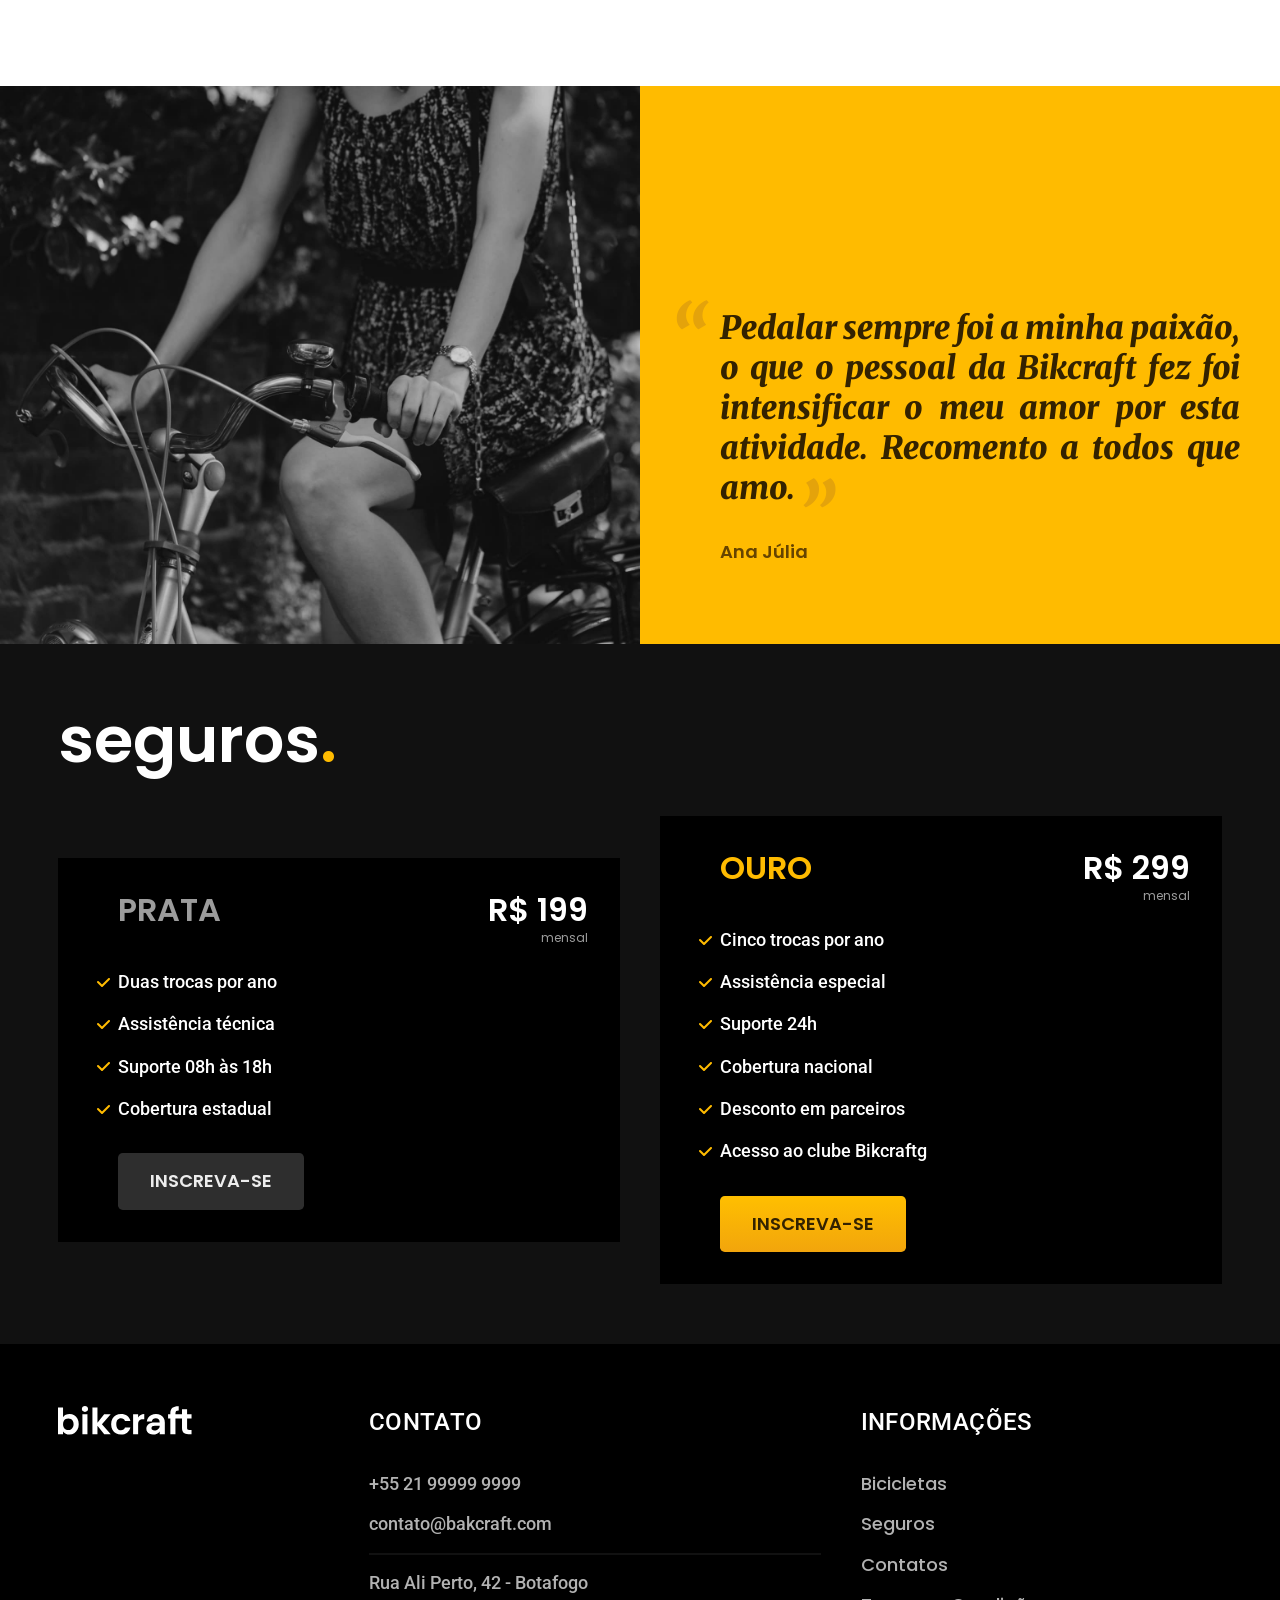
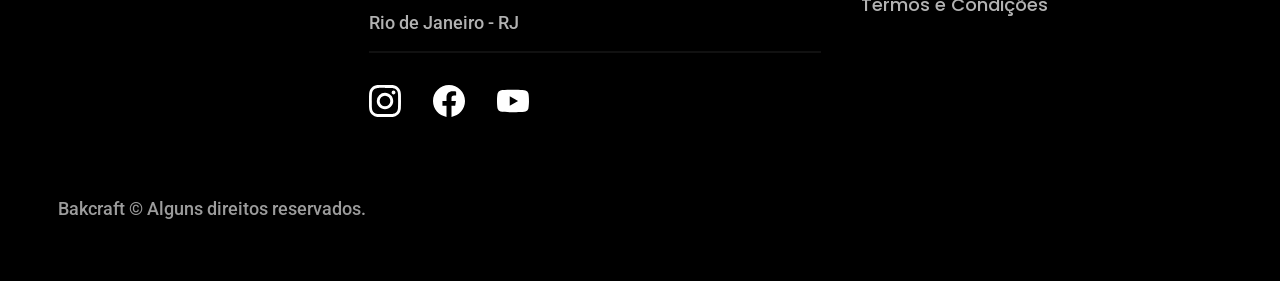
==== commit 3d09264c: "Add o footer" ====
--- a/index.html
+++ b/index.html
@@ -167,5 +167,48 @@
       </div> 
     </div>
   </article>
+
+  <footer class="footer-bg">
+    <div class="footer container">
+      <img src="./img/bikcraft.svg" alt="Bikcraft">
+      <div class="footer-contato">
+
+        <h3 class="font-2-l-b cor-0">Contato</h3>    
+
+        <ul class="font-2-m cor-5">
+          <!-- Desta forma se vc estiver no celular e clicar aqui ele vai automaticamente ir p/ o app de chamadas do telefone e realizar uma ligação p/ esse número, o mesmo para o e-mail; -->
+          <li><a href="tel:+5588999999999">+55 21 99999 9999</a></li>
+          <li><a href="mailto:contato@bakcraft.com">contato@bakcraft.com</a></li>
+          <li>Rua Ali Perto, 42 - Botafogo</li>
+          <li>Rio de Janeiro - RJ</li>
+        </ul>  
+
+        <div class="footer-redes">
+          <a href="./">
+            <img src="./img/redes/instagram.svg" alt="Intagram">
+          </a>
+          <a href="./">
+            <img src="./img/redes/facebook.svg" alt="Facebook">
+          </a>
+          <a href="./">
+            <img src="./img/redes/youtube.svg" alt="Youtube">
+          </a>
+        </div>   
+      </div>
+      <div class="footer-informacoes">
+        <h3 class="font-2-l-b cor-0">Informações</h3>
+        <nav>
+          <ul class="font-1-m cor-5">
+            <li> <a href="./bicicletas.html">Bicicletas</a></li>
+            <li> <a href="./seguros.html">Seguros</a></li>
+            <li> <a href="./contatos.html">Contatos</a></li>
+            <li> <a href="./termos.html">Termos e Condições</a></li>
+          </ul>
+        </nav>
+      </div>
+
+      <p class="footer-copy font-2-m cor-6">Bakcraft © Alguns direitos reservados.</p>
+    </div>
+  </footer>
 </body>
 </html>
--- a/css/style.css
+++ b/css/style.css
@@ -1,5 +1,6 @@
 @import "./global/global.css";
 @import "./global/header.css";
+@import "./global/footer.css";
 
 /* Utilidades */
 @import "./utilidades/componentes.css";
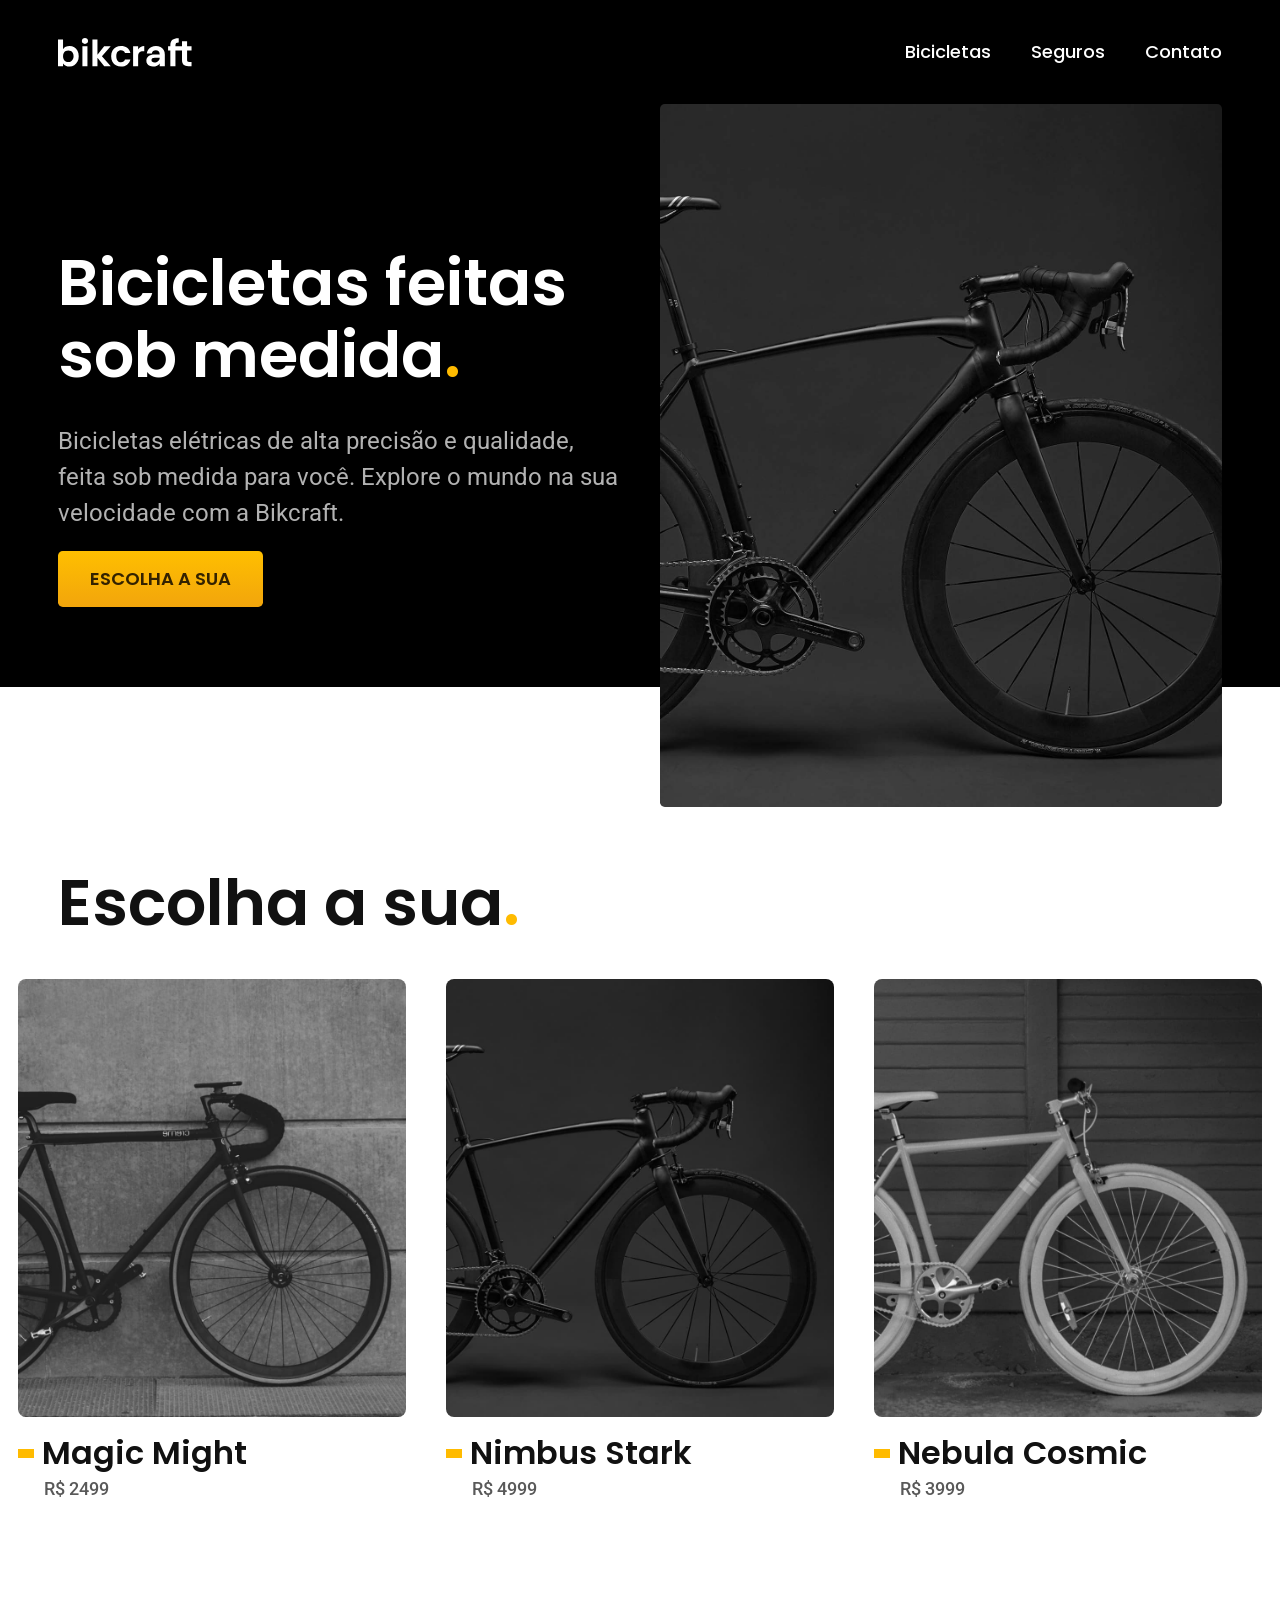
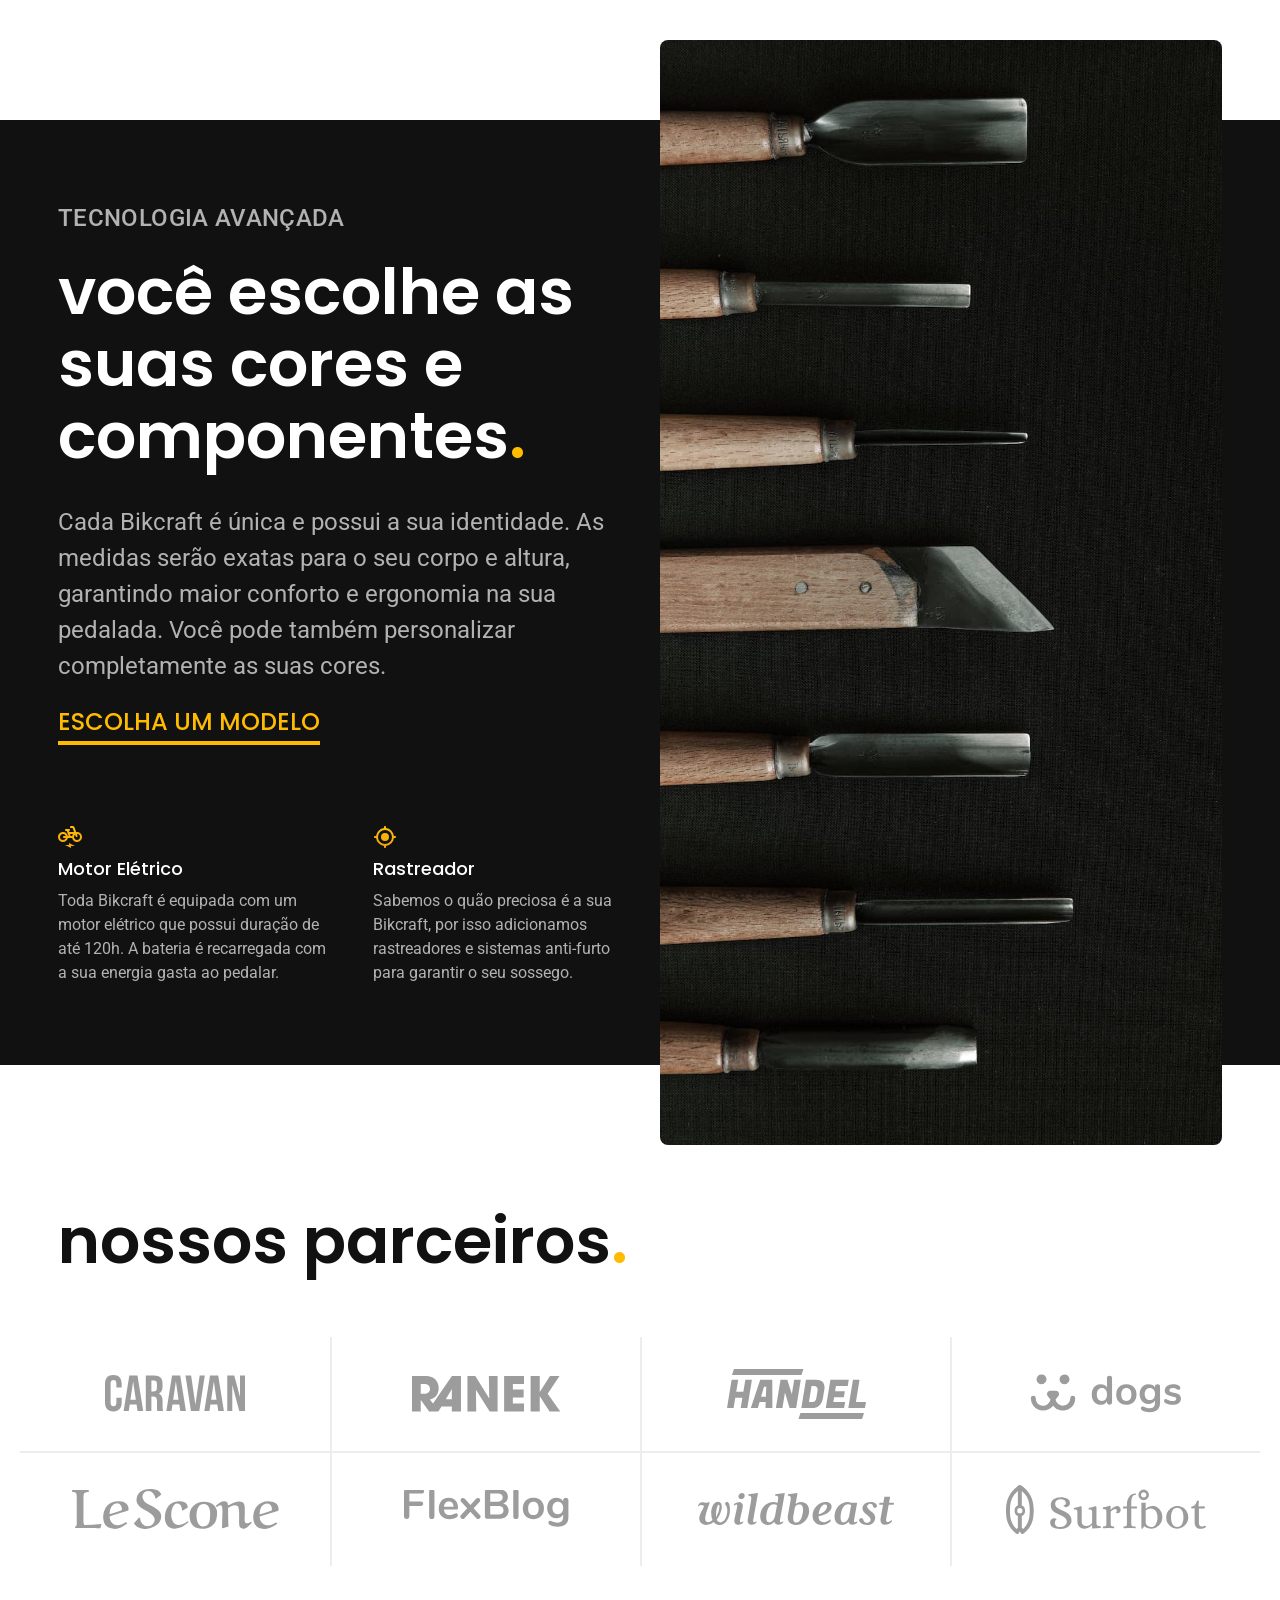
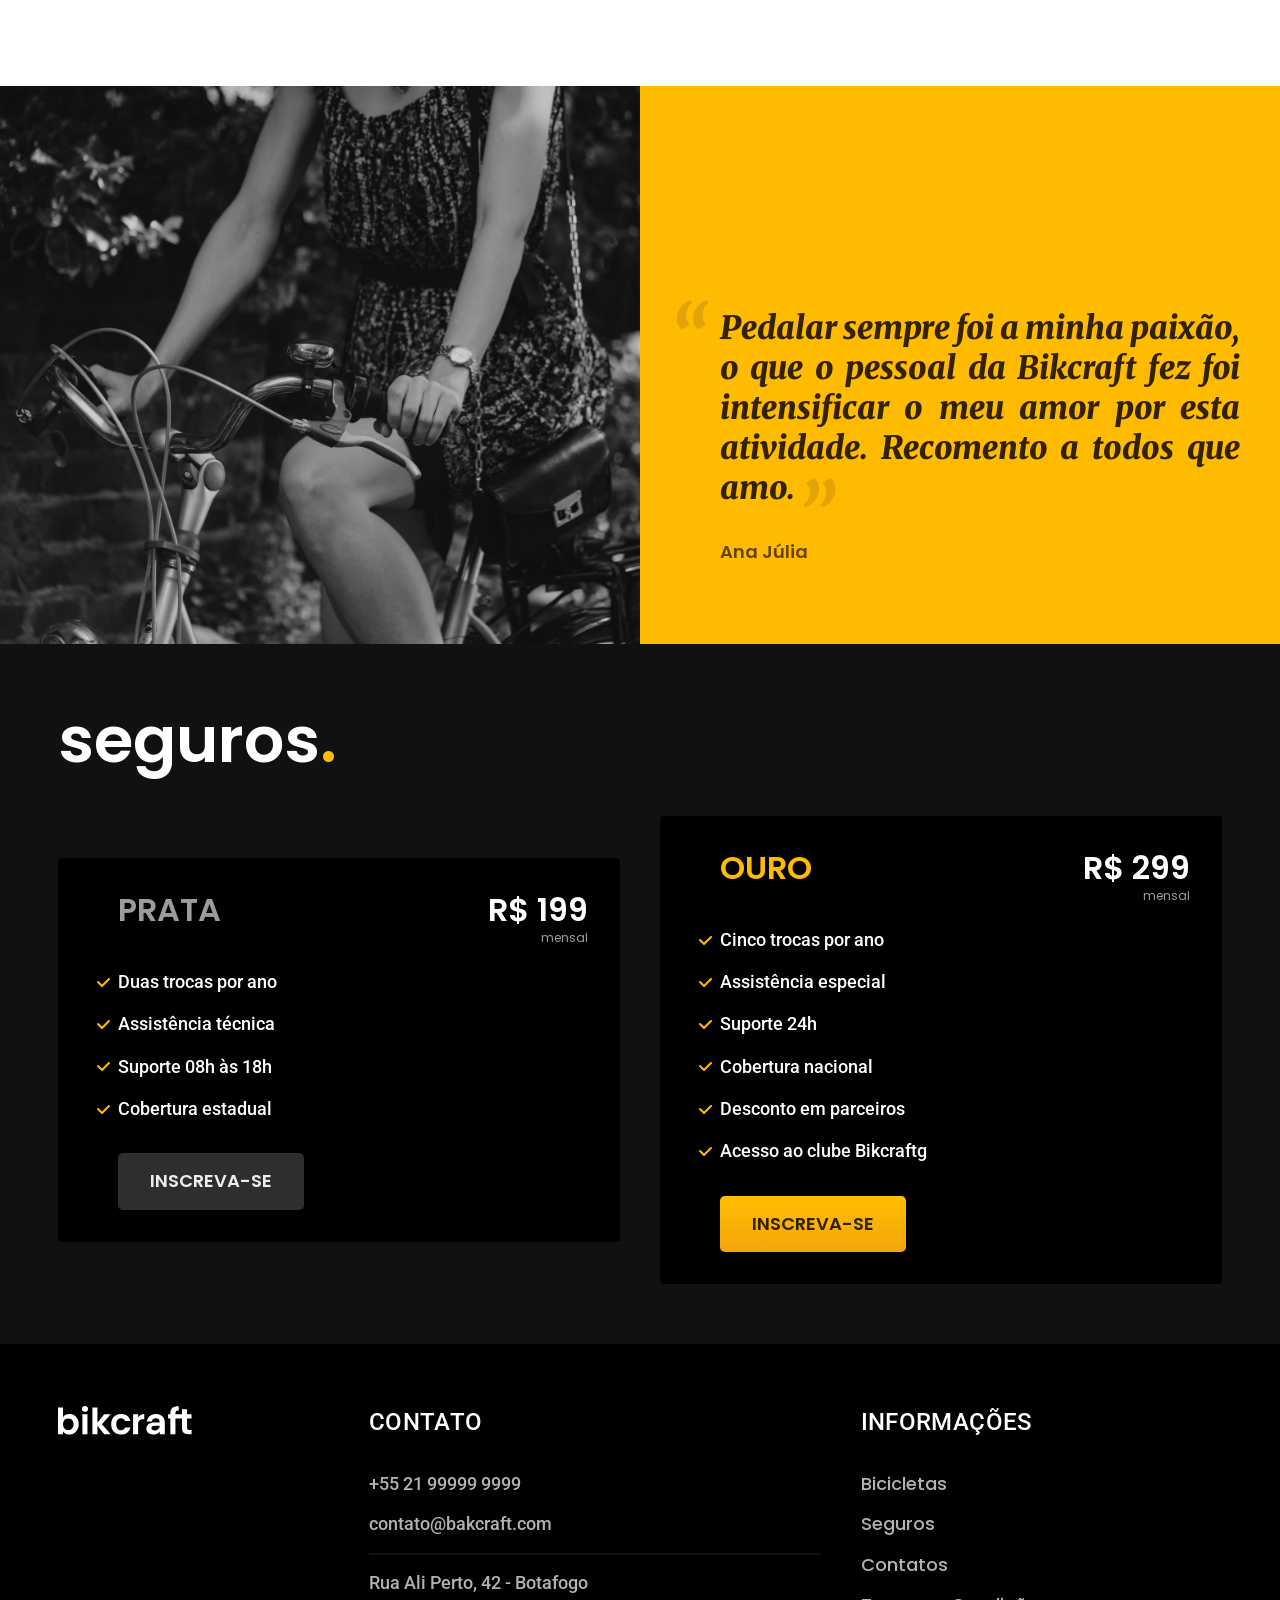
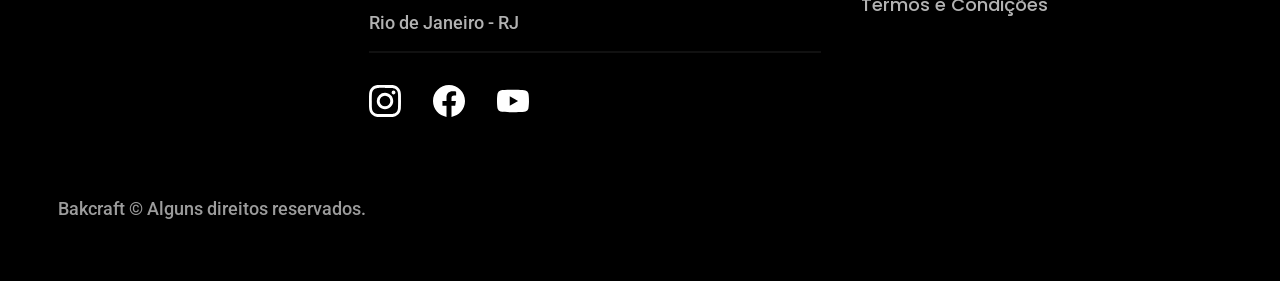
==== commit 84c2e3ad: "Add a parte de seguro das bicicletas html e css" ====
--- a/index.html
+++ b/index.html
@@ -52,31 +52,31 @@
   <h2 class="container font-1-xxl">Escolha a sua<span class="cor-p1">.</span></h2>
 
   <ul>
-    <li>
-      <a href="./bicicletas.magic.html">
-        <img src="./img/bicicletas/magic-home.jpg" alt="Bicicleta elétrica">
-        <h3 class="font-1-xl">Magic Might</h3>
-        <span class="font-2-m cor-8">R$ 2499</span>
-      </a>
-    </li>
-
-     <li>
-      <a href="./bicicletas.nimbus.html">
-        <img src="./img/bicicletas/nimbus-home.jpg" alt="Bicicleta elétrica">
-        <h3 class="font-1-xl">Nimbus Stark</h3>
-        <span class="font-2-m cor-8">R$ 4999</span>
-      </a>
-    </li>
-
-     <li>
-      <a href="./bicicletas.nebula.html">
-        <img src="./img/bicicletas/nebula-home.jpg" alt="Bicicleta elétrica">
-        <h3 class="font-1-xl">Nebula Cosmic</h3>
-        <span class="font-2-m cor-8">R$ 3999</span>
-      </a>
-    </li>
-
-  </ul>
+  <li>
+    <a href="./bicicletas/magic.html">
+      <img src="./img/bicicletas/magic-home.jpg" alt="Bicicleta elétrica">
+      <h3 class="font-1-xl">Magic Might</h3>
+      <span class="font-2-m cor-8">R$ 2499</span>
+    </a>
+  </li>
+
+  <li>
+    <a href="./bicicletas/nimbus.html">
+      <img src="./img/bicicletas/nimbus-home.jpg" alt="Bicicleta elétrica">
+      <h3 class="font-1-xl">Nimbus Stark</h3>
+      <span class="font-2-m cor-8">R$ 4999</span>
+    </a>
+  </li>
+
+  <li>
+    <a href="./bicicletas/nebula.html">
+      <img src="./img/bicicletas/nebula-home.jpg" alt="Bicicleta elétrica">
+      <h3 class="font-1-xl">Nebula Cosmic</h3>
+      <span class="font-2-m cor-8">R$ 3999</span>
+    </a>
+  </li>
+</ul>
+
 </article>
 
 <article class="tecnologia-bg">
--- a/css/style.css
+++ b/css/style.css
@@ -2,10 +2,14 @@
 @import "./global/header.css";
 @import "./global/footer.css";
 
-/* Utilidades */
-@import "./utilidades/componentes.css";
-@import "./utilidades/tipografia.css";
-@import "./utilidades/cores.css";
+/* Bicicletas */
+@import "./bicicletas/bicicletas-listas.css";
+@import "./bicicletas/bicicletas.css";
+
+/* Bicicleta*/
+@import "./bicicleta/bicicleta.css";
+@import "./bicicleta/seguro.css";
+
 
 /* Home */
 @import "./home/introducao.css";
@@ -13,8 +17,15 @@
 @import "./home/parceiros.css";
 @import "./home/depoimento.css";
 
-/* Bicicletas */
-@import "./bicicletas/bicicletas-listas.css";
+/* Termos*/
+@import "./termos/termos.css";
 
 /* Seguros */
-@import "./seguros/seguros.css";+@import "./seguros/seguros.css";
+@import "./seguros/vantagens.css";
+@import "./seguros/perguntas.css";
+
+/* Utilidades */
+@import "./utilidades/componentes.css";
+@import "./utilidades/tipografia.css";
+@import "./utilidades/cores.css";
